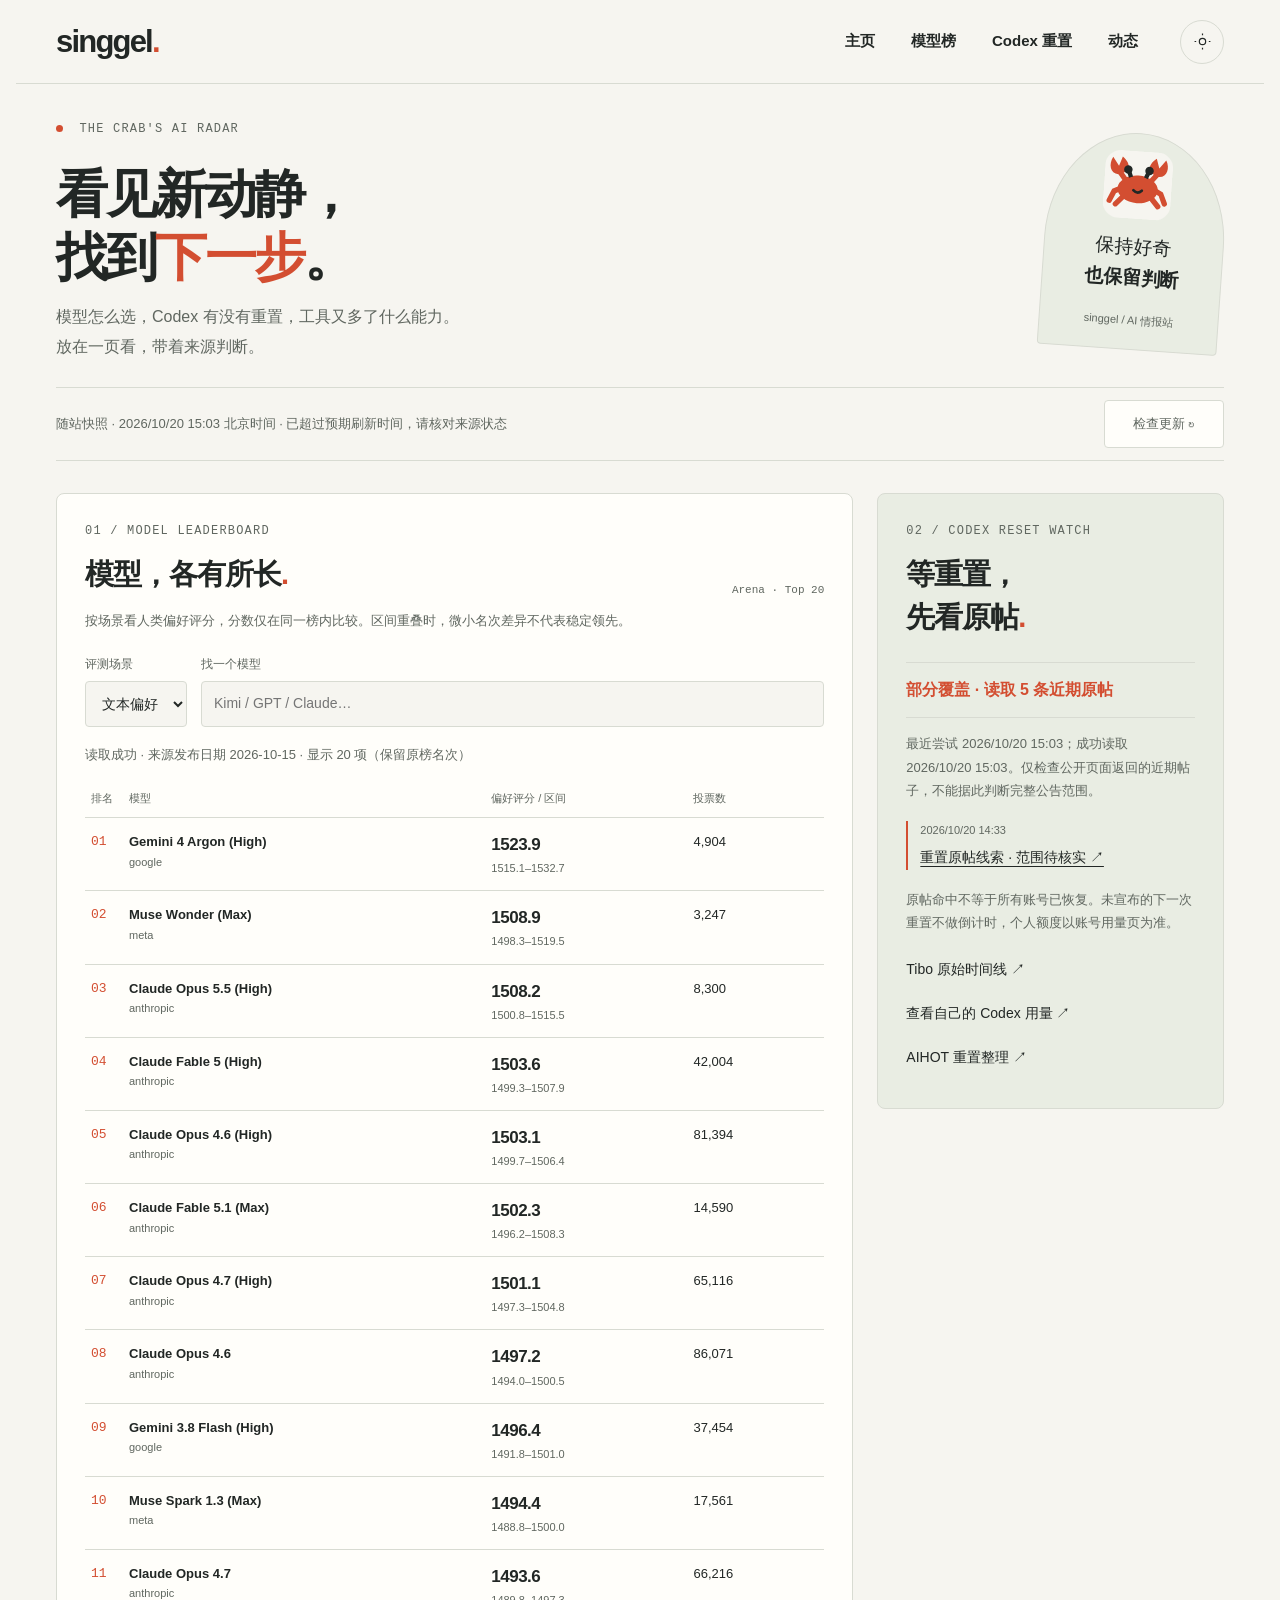
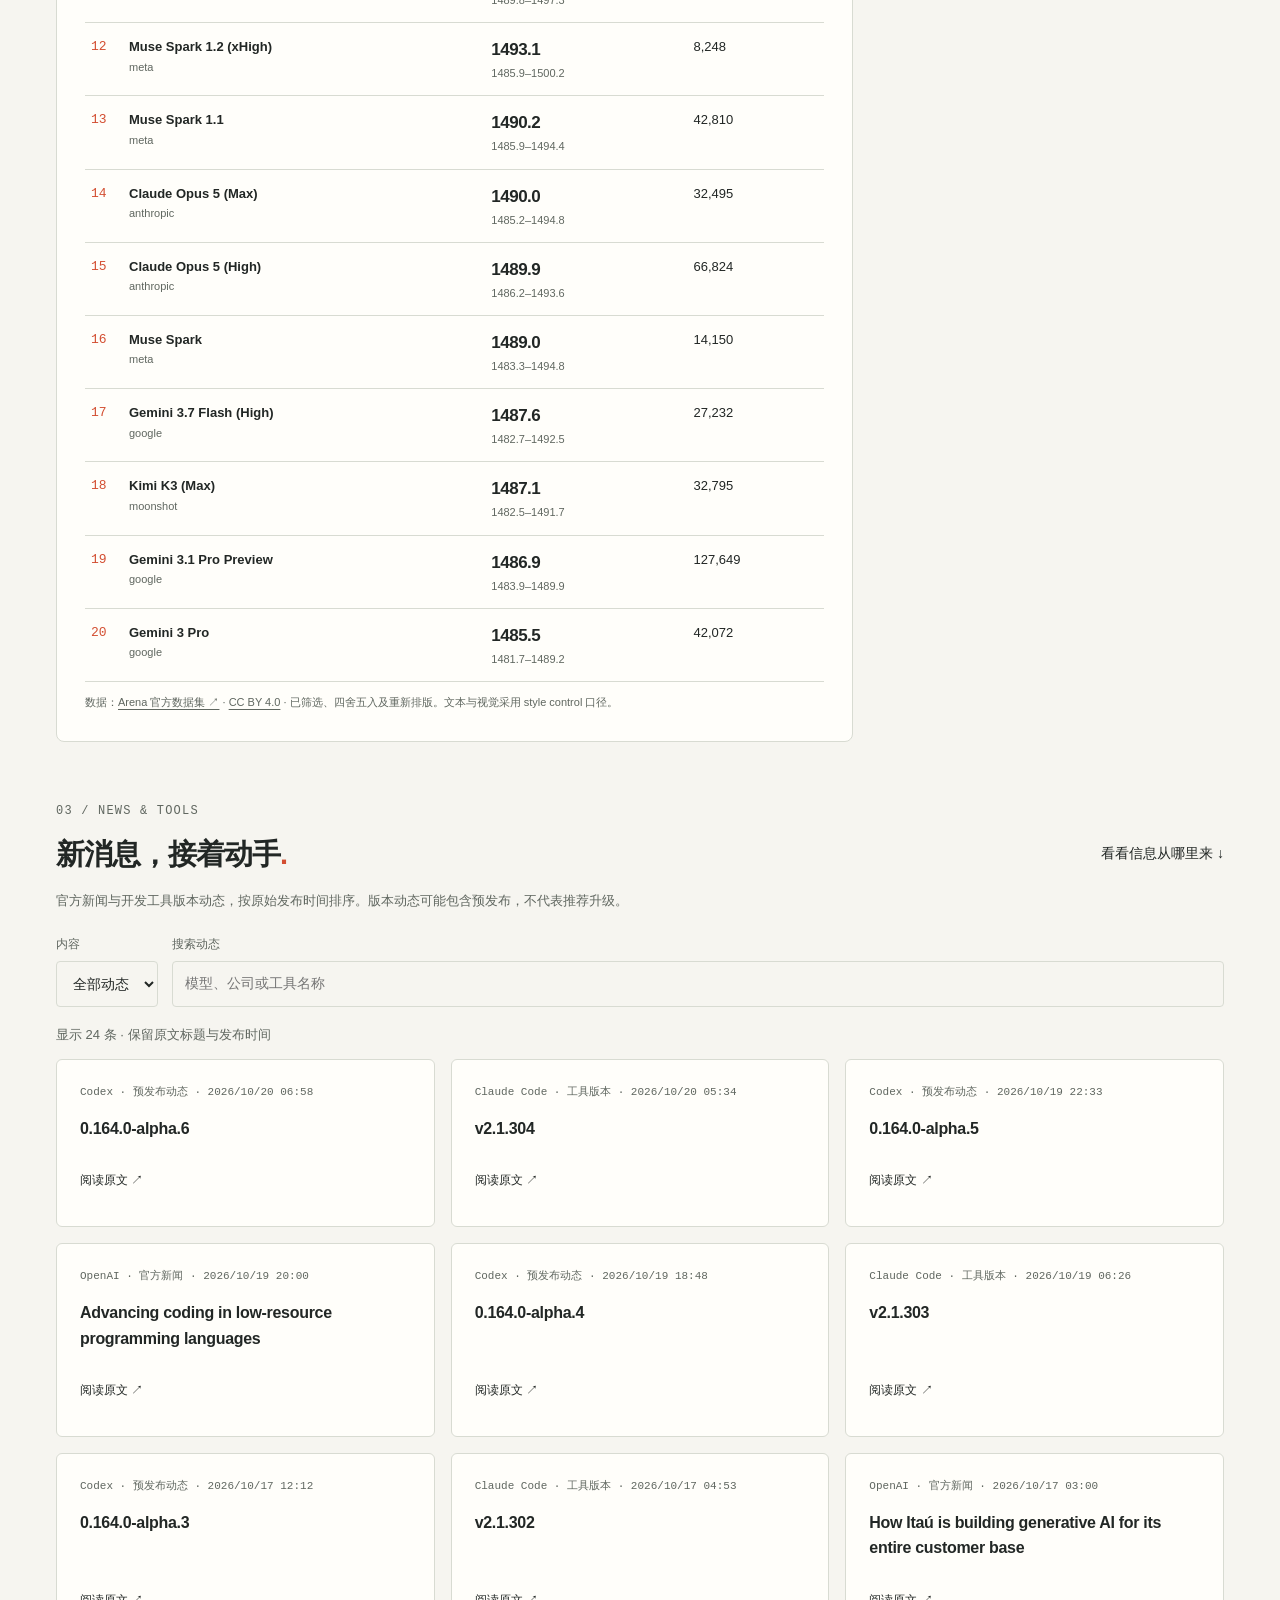
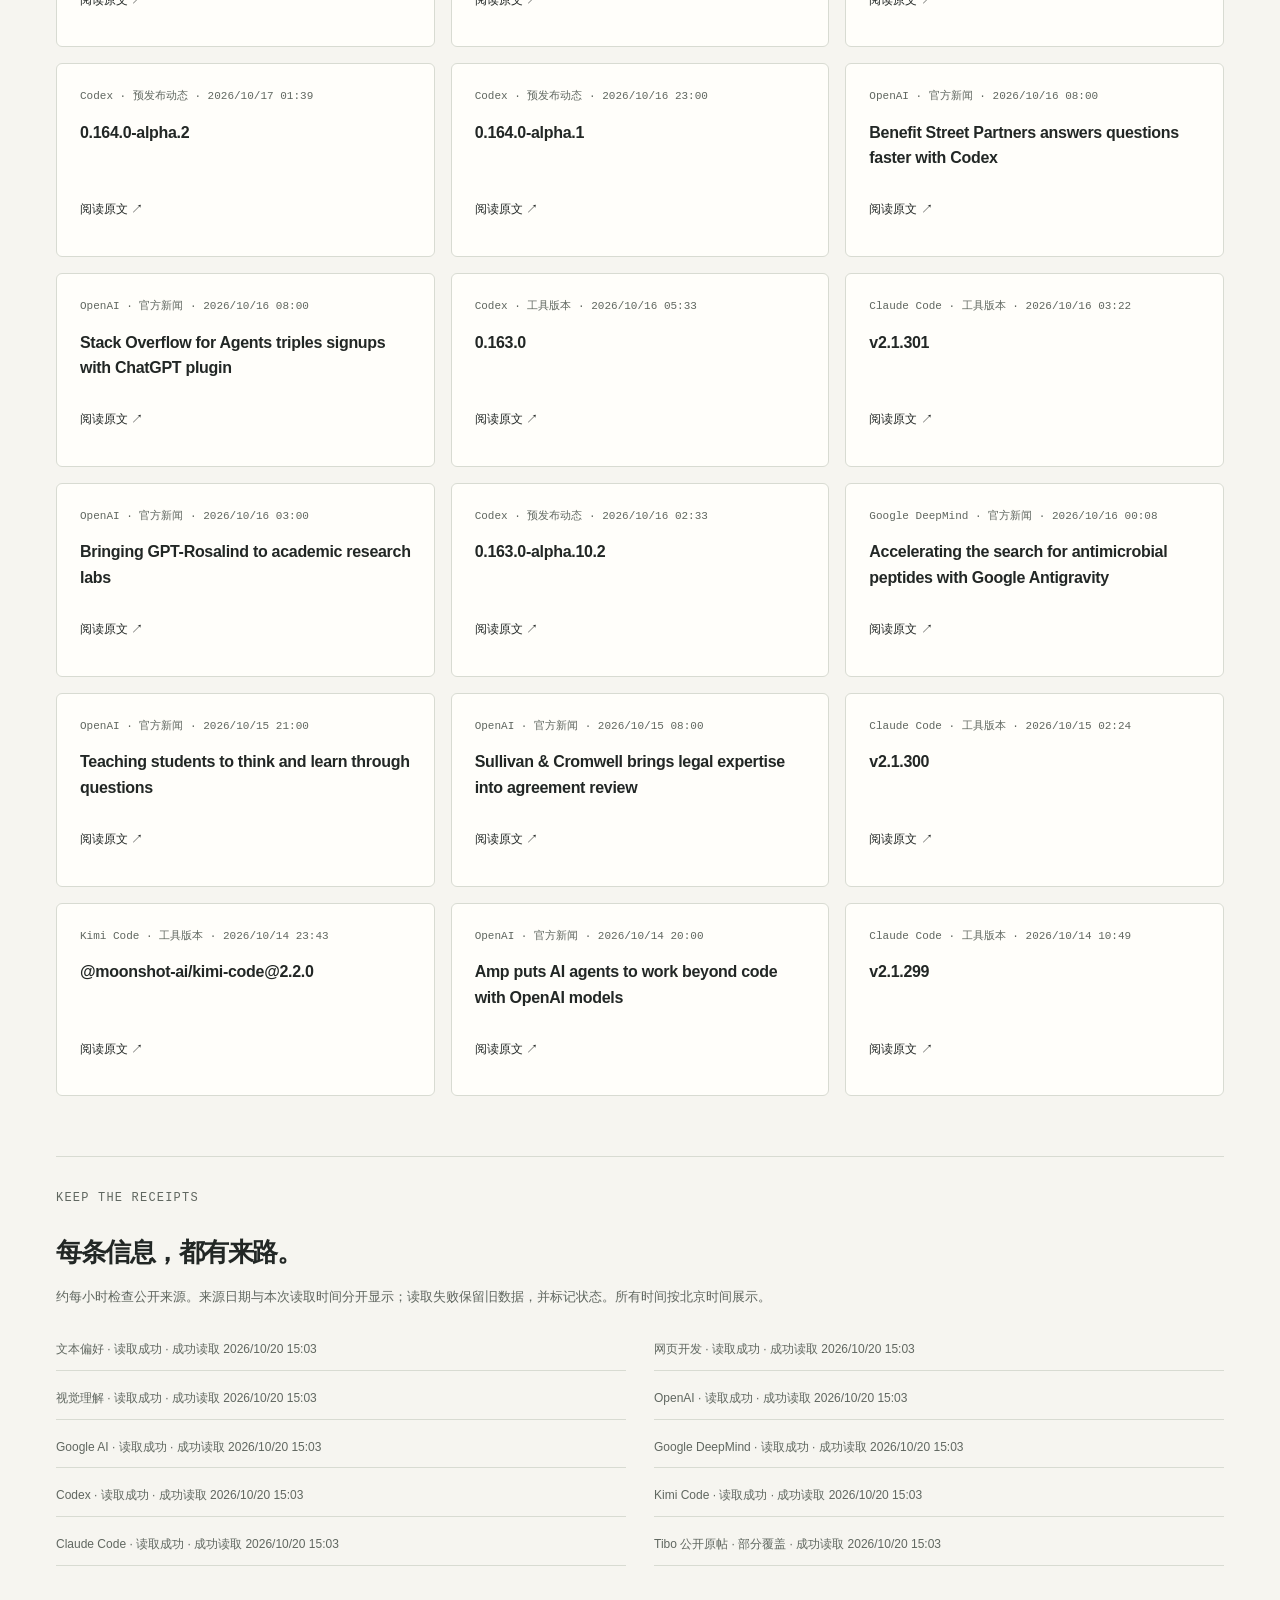
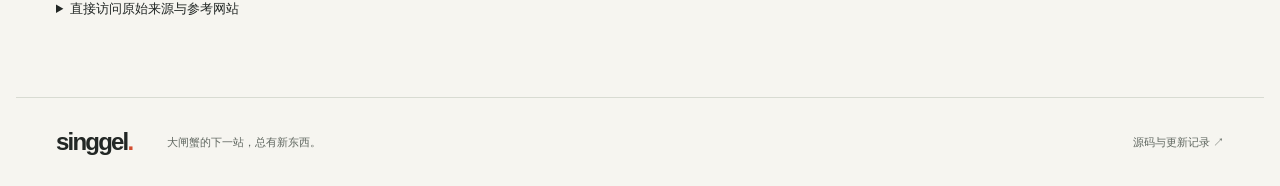
==== ai.html @ 871f7823 "Add a source-backed AI intelligence hub" ====
<!doctype html>
<html lang="zh-CN">
  <head>
    <meta charset="utf-8">
    <meta name="viewport" content="width=device-width, initial-scale=1">
    <meta name="color-scheme" content="light dark">
    <meta name="theme-color" content="#f6f5f0">
    <meta name="description" content="大闸蟹的 AI 情报站：模型榜单、Codex 重置原帖线索、AI 官方新闻与开发工具动态。">
    <link rel="canonical" href="https://singgel.github.io/ai.html">
    <link rel="icon" href="assets/favicon.svg" type="image/svg+xml">
    <link rel="stylesheet" href="assets/style.css?v=f806f96ed359">
    <link rel="stylesheet" href="assets/ai.css?v=c3983f6455bf">
    <script src="assets/app.js?v=8a101b7a5d00" defer></script>
    <script src="assets/ai.js?v=ae0e9e1405b3" defer></script>
    <title>AI 情报站 · singgel</title>
  </head>
  <body class="ai-page">
    <a class="skip-link" href="#main">跳到正文</a>
    <header class="site-header">
      <a class="wordmark" href="index.html" aria-label="singgel，返回主页">singgel<span>.</span></a>
      <nav aria-label="主导航"><a href="index.html">主页</a><a href="#rankings">模型榜</a><a href="#resets">Codex 重置</a><a href="#news">动态</a></nav>
      <button class="theme-toggle" type="button" aria-label="切换到深色主题" aria-pressed="false" hidden><svg class="sun" viewBox="0 0 24 24" fill="none" stroke="currentColor" stroke-width="1.5" aria-hidden="true"><circle cx="12" cy="12" r="4"/><path d="M12 2v2m0 16v2M2 12h2m16 0h2"/></svg><svg class="moon" viewBox="0 0 24 24" fill="none" stroke="currentColor" stroke-width="1.5" aria-hidden="true"><path d="M20.5 14A8.6 8.6 0 0 1 10 3.5 8.6 8.6 0 1 0 20.5 14Z"/></svg></button>
    </header>
    <main id="main">
      <section class="ai-intro" aria-labelledby="ai-title">
        <div><p class="eyebrow"><span class="status-dot"></span> THE CRAB'S AI RADAR</p><h1 id="ai-title">看见新动静，<br>找到<span class="ai-accent">下一步</span>。</h1><p class="ai-lede">模型怎么选，Codex 有没有重置，工具又多了什么能力。<br>放在一页看，带着来源判断。</p></div>
        <div class="ai-stamp"><img src="assets/favicon.svg" width="68" height="68" alt=""><p>保持好奇<br><strong>也保留判断</strong></p><span>singgel / AI 情报站</span></div>
      </section>
      <div class="ai-update"><p id="ai-status" role="status" aria-live="polite">正在读取公开数据…</p><button id="ai-refresh" class="button button-outline" type="button" hidden>检查更新 ↻</button></div>
      <noscript><p>启用 JavaScript 可查看榜单、筛选动态。也可以直接阅读下方的数据来源。</p></noscript>
      <div class="ai-layout">
        <section class="ai-panel" id="rankings" aria-labelledby="ranking-title">
          <div class="ai-panel-heading"><div><p class="eyebrow">01 / MODEL LEADERBOARD</p><h2 id="ranking-title">模型，各有所长<span class="small-dot">.</span></h2></div><span class="ai-label">Arena · Top 20</span></div>
          <p class="ai-caption">按场景看人类偏好评分，分数仅在同一榜内比较。区间重叠时，微小名次差异不代表稳定领先。</p>
          <div class="ai-controls"><label>评测场景<select id="ai-board"><option value="text">文本偏好</option><option value="webdev">网页开发</option><option value="vision">视觉理解</option></select></label><label class="ai-search">找一个模型<input id="ai-model-search" type="search" placeholder="Kimi / GPT / Claude…" autocomplete="off"></label></div>
          <p id="ai-board-status" class="ai-caption" role="status" aria-live="polite">榜单加载后显示来源发布日期与读取状态。</p>
          <div class="ai-table-wrap" role="region" aria-label="模型排行榜" tabindex="0"><table class="ai-table"><caption class="sr-only">模型排行榜，按场景筛选，保留来源名次</caption><thead><tr><th scope="col">排名</th><th scope="col">模型</th><th scope="col">偏好评分 / 区间</th><th scope="col" class="ai-votes">投票数</th></tr></thead><tbody id="ai-ranking-rows"></tbody></table></div>
          <p class="ai-caption ai-credit">数据：<a href="https://huggingface.co/datasets/lmarena-ai/leaderboard-dataset" target="_blank" rel="noopener noreferrer">Arena 官方数据集 ↗</a> · <a href="https://creativecommons.org/licenses/by/4.0/" target="_blank" rel="noopener noreferrer">CC BY 4.0</a> · 已筛选、四舍五入及重新排版。文本与视觉采用 style control 口径。</p>
        </section>
        <aside class="ai-panel ai-reset" id="resets" aria-labelledby="reset-title">
          <p class="eyebrow">02 / CODEX RESET WATCH</p><h2 id="reset-title">等重置，<br>先看原帖<span class="small-dot">.</span></h2>
          <p id="ai-reset-status" class="ai-reset-state">正在检查来源状态</p><p id="ai-reset-detail" class="ai-caption">追踪 Tibo 公开页面中的重置关键词线索。</p><div id="ai-reset-items"></div>
          <p class="ai-caption">原帖命中不等于所有账号已恢复。未宣布的下一次重置不做倒计时，个人额度以账号用量页为准。</p>
          <a class="text-link" href="https://x.com/thsottiaux" target="_blank" rel="noopener noreferrer">Tibo 原始时间线 ↗</a><br><a class="text-link" href="https://chatgpt.com/codex/settings/usage" target="_blank" rel="noopener noreferrer">查看自己的 Codex 用量 ↗</a><br><a class="text-link" href="https://aihot.news/codex-reset" target="_blank" rel="noopener noreferrer">AIHOT 重置整理 ↗</a>
        </aside>
      </div>
      <section class="ai-news-section" id="news" aria-labelledby="news-title">
        <div class="ai-panel-heading"><div><p class="eyebrow">03 / NEWS & TOOLS</p><h2 id="news-title">新消息，接着动手<span class="small-dot">.</span></h2></div><a class="text-link" href="#sources">看看信息从哪里来 ↓</a></div>
        <p class="ai-caption">官方新闻与开发工具版本动态，按原始发布时间排序。版本动态可能包含预发布，不代表推荐升级。</p>
        <div class="ai-controls"><label>内容<select id="ai-news-kind"><option value="all">全部动态</option><option value="news">AI 新闻</option><option value="tools">开发工具</option></select></label><label class="ai-search">搜索动态<input id="ai-news-search" type="search" placeholder="模型、公司或工具名称" autocomplete="off"></label></div>
        <p id="ai-news-status" class="ai-caption" role="status" aria-live="polite">正在读取订阅源…</p><div id="ai-news-items" class="ai-news-grid"></div>
      </section>
      <section class="ai-sources" id="sources" aria-labelledby="sources-title">
        <p class="eyebrow">KEEP THE RECEIPTS</p><h2 id="sources-title">每条信息，都有来路。</h2><p class="ai-caption">约每小时检查公开来源。来源日期与本次读取时间分开显示；读取失败保留旧数据，并标记状态。所有时间按北京时间展示。</p><ul id="ai-source-status" class="ai-source-list"></ul>
        <details><summary>直接访问原始来源与参考网站</summary><div class="ai-source-links"><a href="https://huggingface.co/datasets/lmarena-ai/leaderboard-dataset" target="_blank" rel="noopener noreferrer">Arena 官方数据与方法</a><a href="https://openai.com/news/" target="_blank" rel="noopener noreferrer">OpenAI 新闻</a><a href="https://blog.google/innovation-and-ai/technology/ai/" target="_blank" rel="noopener noreferrer">Google AI</a><a href="https://deepmind.google/blog/" target="_blank" rel="noopener noreferrer">DeepMind</a><a href="https://github.com/openai/codex/releases" target="_blank" rel="noopener noreferrer">Codex 版本</a><a href="https://github.com/MoonshotAI/kimi-code/releases" target="_blank" rel="noopener noreferrer">Kimi Code 版本</a><a href="https://github.com/anthropics/claude-code/releases" target="_blank" rel="noopener noreferrer">Claude Code 版本</a><a href="https://www.tbench.ai/" target="_blank" rel="noopener noreferrer">Terminal-Bench 编程任务榜</a><a href="https://aihot.news/leaderboard" target="_blank" rel="noopener noreferrer">参考：AIHOT 模型榜</a><a href="https://aihot.news/about" target="_blank" rel="noopener noreferrer">参考：AIHOT 资讯流程</a></div></details>
      </section>
    </main>
    <footer class="site-footer"><a class="wordmark" href="index.html">singgel<span>.</span></a><p>大闸蟹的下一站，总有新东西。</p><a href="https://github.com/singgel/singgel.github.io" target="_blank" rel="noopener noreferrer">源码与更新记录 ↗</a></footer>
  </body>
</html>
---- assets/style.css ----
/* A quiet notebook, with one very curious crab. */
:root {
  color-scheme: light;
  --paper: #f6f5f0;
  --surface: #fffefa;
  --ink: #222725;
  --muted: #606760;
  --line: #d8dbd2;
  --accent: #d34e31;
  --tint: #e9ede3;
  --art: #edece4;
  --focus: #a52d16;
}
:root[data-theme="dark"] {
  color-scheme: dark;
  --paper: #171c1a;
  --surface: #202623;
  --ink: #f0f2e9;
  --muted: #aeb8af;
  --line: #3c463e;
  --accent: #f18363;
  --tint: #27342a;
  --art: #242b26;
  --focus: #ffb59a;
}
@media (prefers-color-scheme: dark) {
  :root:not([data-theme]) {
    color-scheme: dark;
    --paper: #171c1a;
    --surface: #202623;
    --ink: #f0f2e9;
    --muted: #aeb8af;
    --line: #3c463e;
    --accent: #f18363;
    --tint: #27342a;
    --art: #242b26;
    --focus: #ffb59a;
  }
}
* { box-sizing: border-box; }
html { scroll-behavior: smooth; scroll-padding-top: 104px; }
body { margin: 0; background: var(--paper); color: var(--ink); font-family: -apple-system, BlinkMacSystemFont, "Segoe UI", "PingFang SC", "Microsoft YaHei", sans-serif; font-size: 16px; line-height: 1.65; -webkit-font-smoothing: antialiased; }
a { color: inherit; text-decoration: none; }
button { font: inherit; color: inherit; cursor: pointer; }
button, a { -webkit-tap-highlight-color: transparent; }
a:focus-visible, button:focus-visible, input:focus-visible, summary:focus-visible { outline: 3px solid var(--focus); outline-offset: 5px; }
::selection { background: var(--accent); color: var(--paper); }
[hidden] { display: none !important; }
.sr-only { position: absolute; width: 1px; height: 1px; padding: 0; margin: -1px; overflow: hidden; clip: rect(0, 0, 0, 0); white-space: nowrap; border: 0; }
.skip-link { position: fixed; top: 12px; left: 12px; z-index: 10; transform: translateY(-150%); padding: 10px 20px; background: var(--ink); color: var(--paper); }
.skip-link:focus { transform: none; }
.site-header, main, .site-footer { max-width: 1248px; margin-inline: auto; padding-inline: 40px; }
.site-header { height: 104px; display: flex; align-items: center; border-bottom: 1px solid var(--line); gap: 36px; }
.wordmark { font-family: Arial, sans-serif; font-size: 31px; font-weight: 800; letter-spacing: -1.8px; line-height: 1; }
.wordmark span { color: var(--accent); }
.site-header nav { display: flex; gap: 24px; margin-left: auto; font-size: 15px; font-weight: 600; }
.site-header nav a { display: inline-flex; align-items: center; justify-content: center; min-height: 44px; padding: 8px 6px; }
.site-header nav a:hover { color: var(--accent); }
.theme-toggle { width: 44px; height: 44px; flex-shrink: 0; background: transparent; border: 1px solid var(--line); border-radius: 50%; display: grid; place-items: center; }
.theme-toggle svg { width: 19px; height: 19px; }
.theme-toggle .moon { display: none; }
[data-theme="dark"] .theme-toggle .moon { display: block; }
[data-theme="dark"] .theme-toggle .sun { display: none; }
.hero { min-height: 550px; padding-block: 60px; display: grid; grid-template-columns: 1.3fr 1fr; gap: 60px; align-items: center; }
.eyebrow { margin: 0 0 24px; font: 12px/1.6 ui-monospace, SFMono-Regular, Menlo, monospace; letter-spacing: 1.2px; color: var(--muted); }
.status-dot { display: inline-block; width: 7px; height: 7px; margin-right: 8px; background: var(--accent); border-radius: 50%; }
h1 { margin: 0; font-size: clamp(34px, 3.5vw, 52px); line-height: 1.45; font-weight: 760; letter-spacing: -2.4px; }
.accent-word { color: var(--accent); position: relative; white-space: nowrap; }
.accent-word svg { position: absolute; width: 100%; height: 12px; left: 0; bottom: -11px; overflow: visible; }
.accent-word path { stroke: var(--accent); stroke-width: 3; stroke-linecap: round; fill: none; }
.hero-intro { margin: 26px 0; color: var(--muted); font-size: 16px; line-height: 1.85; }
.hero-intro strong { font-weight: 500; color: var(--ink); }
.hero-actions { display: flex; flex-wrap: wrap; align-items: center; gap: 12px 18px; }
.button { display: inline-flex; align-items: center; justify-content: center; min-height: 48px; gap: 18px; padding: 12px 20px; border: 1px solid transparent; border-radius: 4px; font-size: 15px; font-weight: 500; }
.button-dark { background: var(--ink); color: var(--paper); }
.button-outline { border-color: var(--line); background: var(--surface); }
.button-outline:hover { border-color: var(--ink); }
.button:hover { transform: translateY(-2px); }
.button span { font-size: 21px; }
.text-link { display: inline-flex; align-items: center; min-height: 44px; gap: 12px; font-size: 14px; font-weight: 500; border-bottom: 1px solid transparent; }
.text-link:hover { border-color: currentColor; }
.hero-topics { display: flex; flex-wrap: wrap; gap: 8px; padding: 0; margin: 26px 0 0; list-style: none; }
.hero-topics li { padding: 5px 10px; border: 1px solid var(--line); border-radius: 20px; color: var(--muted); font-size: 12px; }
.hero-art { position: relative; color: var(--ink); background: var(--art); border-radius: 2px; padding: 20px 16px 18px; transform: rotate(2deg); }
.art-label { padding: 0 8px; font: 9px ui-monospace, SFMono-Regular, Menlo, monospace; letter-spacing: 1px; color: var(--muted); }
.crab { display: block; width: 100%; margin-block: -8px -5px; }
.orbit { stroke: var(--line); stroke-width: 1; }
.orbit.inner { stroke-dasharray: 3 7; }
.crab-legs { stroke: var(--accent); stroke-width: 13; stroke-linecap: round; stroke-linejoin: round; }
.crab-arms { stroke: var(--accent); stroke-width: 16; stroke-linecap: round; stroke-linejoin: round; }
.crab-fill { fill: var(--accent); }
.body { stroke: var(--paper); stroke-width: 5; }
.eye-stems { stroke: var(--ink); stroke-width: 8; stroke-linecap: round; }
.eye { fill: var(--ink); }
.smile { stroke: var(--ink); stroke-width: 5; stroke-linecap: round; }
.crop-marks { stroke: var(--muted); stroke-width: 1; }
.art-caption { display: flex; justify-content: space-between; gap: 8px; padding-inline: 8px; color: var(--muted); font: 9px/1.5 ui-monospace, SFMono-Regular, Menlo, monospace; }
.section-divider { border-top: 1px solid var(--line); padding-block: 17px; display: flex; justify-content: space-between; gap: 20px; color: var(--muted); font-size: 12px; }
.section { padding-block: 82px; scroll-margin-top: 25px; }
.section-heading { display: flex; align-items: flex-end; justify-content: space-between; gap: 30px; margin-bottom: 32px; }
.section-heading .eyebrow, .about .eyebrow { margin-bottom: 14px; }
h2 { margin: 0; font-size: 36px; font-weight: 650; line-height: 1.5; letter-spacing: -1.5px; }
.small-dot { color: var(--accent); }
.filters { display: flex; gap: 8px; flex-wrap: wrap; margin: 24px 0; }
.filters button { min-height: 44px; padding: 8px 17px; border: 1px solid var(--line); background: transparent; font-size: 14px; border-radius: 24px; }
.filters button[aria-pressed="true"] { background: var(--ink); color: var(--paper); border-color: var(--ink); }
.filters button:hover { border-color: var(--ink); }
.project-grid { display: grid; grid-template-columns: repeat(3, minmax(0, 1fr)); gap: 16px; }
.project-card { position: relative; min-width: 0; display: flex; flex-direction: column; padding: 28px; background: var(--surface); border: 1px solid var(--line); border-radius: 5px; transition: border-color .2s, transform .2s; }
.project-card:hover, .project-card:focus-within { border-color: var(--muted); transform: translateY(-3px); }
.project-card.featured { background: var(--tint); }
.card-top { display: flex; align-items: center; gap: 16px; }
.project-number { color: var(--muted); font: 11px ui-monospace, SFMono-Regular, Menlo, monospace; }
.tag { color: var(--muted); font-size: 12px; }
.card-arrow { margin-left: auto; color: var(--muted); font-size: 20px; }
.network-sketch { display: flex; align-items: center; justify-content: center; flex: 1; min-height: 162px; margin-block: 22px; color: var(--muted); }
.network-sketch span { border: 1px solid var(--line); background: var(--surface); border-radius: 3px; padding: 18px 12px; font: 10px ui-monospace, SFMono-Regular, Menlo, monospace; }
.network-sketch span:nth-of-type(2) { background: var(--ink); color: var(--paper); border-color: var(--ink); }
.network-sketch i { position: relative; flex: 1; max-width: 35px; height: 1px; background: var(--muted); }
.network-sketch i::after { content: ""; position: absolute; top: -3px; right: 0; width: 6px; height: 6px; border-top: 1px solid var(--muted); border-right: 1px solid var(--muted); transform: rotate(45deg); }
h3 { margin: 25px 0 12px; font: 600 21px/1.45 Arial, sans-serif; letter-spacing: -.5px; overflow-wrap: anywhere; }
.project-card h3 a::after { content: ""; position: absolute; inset: 0; }
.project-card h3 a:focus-visible { outline-offset: 7px; }
.project-card h3 a:focus-visible::after { outline: 3px solid var(--focus); outline-offset: 3px; border-radius: 5px; }
.project-card h3 { font-family: inherit; font-size: 23px; }
.project-card p { margin: 0 0 18px; font-size: 15px; color: var(--ink); line-height: 1.85; }
.project-card .project-repo { margin-bottom: 20px; color: var(--muted); font-size: 12px; overflow-wrap: anywhere; }
.project-card .project-detail { color: var(--muted); }
.card-bottom { display: flex; flex-wrap: wrap; gap: 8px 14px; padding-top: 14px; margin-top: auto; border-top: 1px solid var(--line); font-size: 12px; color: var(--muted); }
.library, .bookmarks, .notes, .socials, .journey { border-top: 1px solid var(--line); }
.bookmark-search { max-width: 680px; margin-bottom: 16px; }
.bookmark-search label { display: block; margin-bottom: 9px; font-size: 13px; font-weight: 600; }
.bookmark-search-controls { display: flex; gap: 10px; }
.bookmark-search input { min-width: 0; width: 100%; padding: 13px 15px; border: 1px solid var(--line); border-radius: 4px; background: var(--surface); color: var(--ink); font: inherit; font-size: 13px; }
.bookmark-search input::placeholder { color: var(--muted); }
.bookmark-clear { flex-shrink: 0; padding: 10px 17px; border: 1px solid var(--line); border-radius: 4px; background: transparent; font-size: 13px; }
.bookmark-clear:disabled { opacity: .45; cursor: default; }
.bookmark-status, .bookmark-empty { color: var(--muted); font-size: 12px; }
.bookmark-tree { display: grid; grid-template-columns: repeat(2, minmax(0, 1fr)); gap: 12px; padding: 0; margin: 24px 0 0; list-style: none; align-items: start; }
.bookmark-tree > .bookmark-group { min-width: 0; border: 1px solid var(--line); border-radius: 5px; background: var(--surface); }
.bookmark-folder summary { padding: 16px 18px; cursor: pointer; font-size: 14px; font-weight: 600; overflow-wrap: anywhere; }
.bookmark-folder summary:hover { color: var(--accent); }
.bookmark-count { float: right; margin-left: 12px; color: var(--muted); font: 11px/2 ui-monospace, SFMono-Regular, Menlo, monospace; }
.bookmark-folder ul { margin: 0; padding: 0 18px 12px; list-style: none; }
.bookmark-folder .bookmark-folder { border-top: 1px solid var(--line); }
.bookmark-folder .bookmark-folder summary { padding: 12px 0; font-size: 13px; }
.bookmark-folder .bookmark-folder ul { padding: 0 0 8px 12px; }
.bookmark-item { border-top: 1px solid var(--line); }
.bookmark-item a { display: block; padding: 12px 0; overflow-wrap: anywhere; }
.bookmark-name { display: block; font-size: 13px; line-height: 1.75; }
.bookmark-domain { display: block; margin-top: 4px; color: var(--muted); font-size: 10px; }
.bookmark-item a:hover .bookmark-name { color: var(--accent); }
.library-grid { display: grid; grid-template-columns: repeat(3, minmax(0, 1fr)); gap: 16px; margin-top: 24px; }
.library-card { min-width: 0; padding: 25px; border: 1px solid var(--line); border-radius: 5px; background: var(--surface); }
.library-card .eyebrow { font-size: 9px; letter-spacing: .8px; }
.library-card h3 { margin-top: 0; font-family: inherit; font-size: 20px; }
.library-card > p:not(.eyebrow) { color: var(--muted); font-size: 13px; line-height: 1.85; }
.repository-links { display: flex; flex-wrap: wrap; gap: 10px 16px; padding: 0; margin: 24px 0 0; list-style: none; }
.repository-links li { min-width: 0; }
.repository-links a { display: inline-flex; align-items: center; min-height: 44px; color: var(--muted); font-size: 14px; overflow-wrap: anywhere; text-decoration: underline; text-underline-offset: 4px; }
.repository-links a:hover { color: var(--accent); }
.library-more { margin-top: 24px; }
.library-more h3 { font-family: inherit; font-size: 18px; }
.library-more .repository-links { margin-top: 8px; }
.career-timeline { padding: 0; margin: 0; list-style: none; }
.career-timeline li { display: grid; grid-template-columns: 210px minmax(0, 1fr); gap: 35px; padding: 24px 0; border-top: 1px solid var(--line); }
.career-timeline li:last-child { border-bottom: 1px solid var(--line); }
.career-period { margin: 4px 0 0; color: var(--muted); font: 12px/1.7 ui-monospace, SFMono-Regular, Menlo, monospace; }
.career-timeline h3 { margin: 0 0 8px; font-family: inherit; font-size: 20px; }
.career-timeline li > div > p { margin: 0; color: var(--muted); font-size: 13px; line-height: 1.85; }
.section-description { margin: 0 0 4px; font-size: 15px; color: var(--muted); line-height: 1.85; }
.writing-link { display: flex; align-items: center; justify-content: space-between; gap: 20px; padding: 25px 0; border-top: 1px solid var(--line); }
.writing-link:last-child { border-bottom: 1px solid var(--line); }
.writing-link > div { display: flex; align-items: center; gap: 32px; flex-wrap: wrap; }
.channel-index { color: var(--muted); font: 11px ui-monospace, SFMono-Regular, Menlo, monospace; }
.channel-title { min-width: 170px; font-size: 20px; font-weight: 500; }
.channel-description { color: var(--muted); font-size: 12px; }
.writing-arrow { font-size: 28px; transition: transform .2s; }
.writing-link:hover .writing-arrow { transform: translate(3px, -3px); }
.writing-link:hover .channel-title { color: var(--accent); }
.social-grid { display: grid; grid-template-columns: repeat(auto-fit, minmax(min(100%, 280px), 1fr)); gap: 16px; margin-top: 28px; }
.social-card { min-width: 0; padding: 28px; border: 1px solid var(--line); border-radius: 5px; background: var(--surface); }
.social-card h3 { margin: 16px 0; font-family: inherit; font-size: 24px; }
.social-account { color: var(--muted); font-size: 13px; }
.social-account-id { display: block; margin-top: 8px; color: var(--ink); font-size: 22px; font-weight: 600; letter-spacing: 1px; overflow-wrap: anywhere; user-select: text; }
.social-actions { display: flex; flex-wrap: wrap; align-items: center; gap: 16px; margin-top: 24px; }
.copy-account { padding: 10px 15px; border: 1px solid var(--line); border-radius: 4px; background: transparent; font-size: 12px; }
.copy-account:hover { border-color: var(--ink); }
.copy-account:disabled { opacity: .6; cursor: wait; }
.social-status { min-height: 2em; margin: 18px 0 0; color: var(--muted); font-size: 12px; line-height: 1.8; }
.about { display: grid; grid-template-columns: 1fr 1fr; gap: 65px; border-top: 1px solid var(--line); padding-bottom: 100px; }
.about-copy { padding-top: 36px; }
.about-copy p { margin: 0 0 18px; color: var(--muted); font-size: 14px; line-height: 1.95; }
.about-signature { display: flex; align-items: center; justify-content: space-between; margin-top: 35px; gap: 20px; }
.about-signature > span { font: italic 30px/1.5 Georgia, serif; letter-spacing: -1.5px; }
.site-footer { display: flex; align-items: center; gap: 35px; border-top: 1px solid var(--line); padding-block: 32px; font-size: 11px; color: var(--muted); }
.site-footer .wordmark { color: var(--ink); font-size: 24px; }
.site-footer p { margin: 0; }
.site-footer > a:last-child { margin-left: auto; }
@media (max-width: 1000px) {
  .hero { gap: 35px; min-height: 560px; padding-block: 66px; }
  h1 { font-size: 36px; letter-spacing: -1.5px; }
  .art-caption { font-size: 8px; }
  .art-caption span:last-child { display: none; }
  .project-card { padding: 24px; }
  h3 { font-size: 18px; }
  .project-grid { grid-template-columns: 1fr; }
  .about { gap: 40px; }
}
@media (max-width: 720px) {
  html { scroll-padding-top: 24px; }
  .site-header, main, .site-footer { padding-inline: 24px; }
  .site-header { height: auto; min-height: 112px; padding-block: 12px; flex-wrap: wrap; gap: 8px 16px; }
  .wordmark { font-size: 27px; }
  .site-header nav { order: 2; width: 100%; justify-content: space-between; gap: 8px; margin-left: 0; font-size: 14px; }
  .site-header nav a { flex: 1; }
  .theme-toggle { margin-left: auto; }
  .hero { position: relative; display: block; min-height: 0; padding-block: 36px 40px; }
  .hero-copy .eyebrow { display: flex; align-items: center; max-width: calc(100% - 112px); min-height: 78px; font-size: 12px; margin-bottom: 12px; letter-spacing: .3px; }
  .status-dot { flex-shrink: 0; }
  h1 { font-size: clamp(29px, 8.7vw, 36px); line-height: 1.45; letter-spacing: -1.5px; }
  .hero-intro { font-size: 15px; margin-top: 24px; }
  .hero-art { position: absolute; top: 28px; right: 2px; width: 100px; padding: 8px; }
  .hero-actions { display: grid; grid-template-columns: 1fr 1fr; gap: 10px; }
  .hero-actions .button { gap: 10px; padding-inline: 10px; font-size: 14px; }
  .hero-actions .text-link { justify-self: start; }
  .hero-art .art-label, .hero-art .art-caption { display: none; }
  .hero-topics { margin-top: 18px; }
  .hero-topics li { padding-inline: 8px; }
  .section-divider { font-size: 12px; }
  .section-divider span:last-child { display: none; }
  .section { padding-block: 55px; }
  h2 { font-size: 29px; }
  .section-heading { gap: 18px; }
  .section-heading .text-link { font-size: 14px; gap: 6px; }
  .projects .section-heading { display: block; }
  .projects .section-heading .text-link { margin-top: 12px; }
  .filters { gap: 6px; }
  .filters button { padding: 8px 12px; }
  .project-grid { grid-template-columns: 1fr; gap: 12px; }
  .project-card.featured { grid-row: auto; }
  .project-card { padding: 24px; }
  .network-sketch { min-height: 126px; }
  .library-grid { grid-template-columns: 1fr; }
  .bookmarks .section-heading { display: block; }
  .bookmark-tree { grid-template-columns: 1fr; }
  .library-card { padding: 24px; }
  .career-timeline li { grid-template-columns: 1fr; gap: 10px; }
  .notes .section-heading { display: block; }
  .section-description { margin-top: 14px; font-size: 15px; }
  .writing-link { padding-block: 22px; }
  .writing-link > div { gap: 16px; }
  .channel-title { min-width: 0; font-size: 18px; }
  .channel-description { width: 100%; padding-left: 31px; margin-top: -10px; font-size: 14px; }
  .library-card > p:not(.eyebrow), .career-timeline li > div > p, .about-copy p, .bookmark-search label, .bookmark-clear, .bookmark-name, .social-status { font-size: 15px; }
  .bookmark-search input { font-size: 16px; }
  .bookmark-folder summary { min-height: 44px; font-size: 15px; }
  .bookmark-status, .bookmark-empty, .bookmark-domain, .social-account, .copy-account { font-size: 13px; }
  .copy-account { min-height: 44px; }
  .about { grid-template-columns: 1fr; gap: 15px; padding-bottom: 65px; }
  .about-copy { padding-top: 10px; }
  .site-footer { flex-wrap: wrap; gap: 18px; padding-block: 25px; }
  .site-footer > a:last-child { width: 100%; margin-left: 0; }
}
@media (max-width: 370px) {
  .site-header, main, .site-footer { padding-inline: 18px; }
  .site-header nav { gap: 4px; }
  .hero-topics { gap: 6px; }
}
@media (prefers-reduced-motion: reduce) {
  html { scroll-behavior: auto; }
  *, *::before, *::after { transition: none !important; }
  .button:hover, .project-card:hover, .project-card:focus-within, .writing-link:hover .writing-arrow { transform: none; }
}
---- assets/ai.css ----
.ai-page .site-header { height: 84px; }
.ai-page .site-header nav a { white-space: nowrap; }
.ai-intro { display: flex; justify-content: space-between; align-items: center; gap: 40px; padding-block: 36px 24px; }
.ai-intro h1 { font-size: clamp(38px, 4.2vw, 52px); line-height: 1.2; }
.ai-accent { color: var(--accent); }
.ai-lede { color: var(--muted); margin: 14px 0 0; line-height: 1.9; }
.ai-stamp { flex: 0 0 180px; padding: 17px; border: 1px solid var(--line); border-radius: 50% 50% 4px 4px; text-align: center; transform: rotate(4deg); background: var(--tint); }
.ai-stamp img { display: block; margin: auto; }
.ai-stamp p { font-size: 19px; margin-block: 12px; }
.ai-stamp span { color: var(--muted); font-size: 11px; }
.ai-update { display: flex; justify-content: space-between; align-items: center; gap: 16px; border-block: 1px solid var(--line); padding-block: 12px; margin-bottom: 32px; font-size: 13px; color: var(--muted); }
.ai-update p { margin: 0; }
.ai-update .button { min-width: 120px; font-size: 13px; }
.ai-layout { display: grid; grid-template-columns: minmax(0, 2.3fr) minmax(270px, 1fr); gap: 24px; align-items: start; }
.ai-panel { padding: 28px; border: 1px solid var(--line); border-radius: 8px; background: var(--surface); min-width: 0; scroll-margin-top: 30px; }
.ai-panel-heading { display: flex; justify-content: space-between; align-items: end; gap: 20px; }
.ai-panel h2, .ai-news-section h2 { font-size: 29px; letter-spacing: -1px; }
.ai-panel .eyebrow, .ai-news-section .eyebrow { margin-bottom: 12px; }
.ai-label { font: 11px ui-monospace, monospace; white-space: nowrap; color: var(--muted); }
.ai-caption { color: var(--muted); font-size: 13px; line-height: 1.8; }
.ai-caption a { text-decoration: underline; text-underline-offset: 3px; }
.ai-controls { display: flex; flex-wrap: wrap; gap: 14px; margin-block: 22px 16px; }
.ai-controls label { font-size: 12px; color: var(--muted); display: flex; flex-direction: column; gap: 6px; }
.ai-controls select, .ai-controls input { min-height: 46px; border: 1px solid var(--line); border-radius: 4px; padding: 9px 12px; color: var(--ink); background: var(--paper); font: inherit; font-size: 14px; width: 100%; }
.ai-search { flex: 1; min-width: 145px; }
.ai-table-wrap { overflow-x: auto; }
.ai-table { width: 100%; border-collapse: collapse; font-size: 13px; text-align: left; }
.ai-table th { font-size: 11px; font-weight: 500; color: var(--muted); padding: 10px 6px; border-bottom: 1px solid var(--line); }
.ai-table td { padding: 13px 6px; border-bottom: 1px solid var(--line); vertical-align: top; }
.ai-table td:first-child { width: 38px; color: var(--accent); font-family: ui-monospace, monospace; }
.ai-table td:nth-child(2) { width: 49%; overflow-wrap: anywhere; font-weight: 600; }
.ai-table td:nth-child(3) { white-space: nowrap; }
.ai-table td small { display: block; color: var(--muted); font-size: 11px; font-weight: 400; }
.ai-table td strong { font-size: 17px; letter-spacing: -.5px; }
.ai-credit { margin-bottom: 0; font-size: 11px; }
.ai-reset { background: var(--tint); }
.ai-reset-state { color: var(--accent); font-weight: 650; border-block: 1px solid var(--line); padding-block: 14px; margin-block: 22px 14px; }
.ai-reset-item { border-left: 2px solid var(--accent); padding-left: 12px; margin-block: 18px; }
.ai-reset-item a { font-size: 14px; text-decoration: underline; text-underline-offset: 4px; }
.ai-reset-item time { display: block; color: var(--muted); font-size: 11px; margin-bottom: 5px; }
.ai-news-section { padding-block: 60px; scroll-margin-top: 24px; }
.ai-news-grid { display: grid; grid-template-columns: repeat(3, minmax(0, 1fr)); gap: 16px; }
.ai-news-card { display: flex; flex-direction: column; padding: 23px; border: 1px solid var(--line); background: var(--surface); border-radius: 6px; min-width: 0; }
.ai-news-card:hover { border-color: var(--muted); }
.ai-news-meta { margin: 0 0 14px; color: var(--muted); font: 11px/1.7 ui-monospace, monospace; }
.ai-news-card h3 { margin: 0 0 18px; font-size: 16px; line-height: 1.6; letter-spacing: -.3px; overflow-wrap: anywhere; }
.ai-news-card .text-link { margin-top: auto; font-size: 12px; align-self: start; }
.ai-sources { padding-block: 32px 65px; border-top: 1px solid var(--line); }
.ai-sources h2 { font-size: 26px; }
.ai-source-list { display: grid; grid-template-columns: repeat(2, minmax(0, 1fr)); list-style: none; padding: 0; margin-block: 22px; gap: 8px 28px; }
.ai-source-list li { font-size: 12px; padding: 10px 0; border-bottom: 1px solid var(--line); color: var(--muted); overflow-wrap: anywhere; }
.ai-sources summary { cursor: pointer; min-height: 44px; font-size: 13px; padding-block: 10px; }
.ai-source-links { display: flex; flex-wrap: wrap; gap: 10px 24px; padding-block: 10px; font-size: 13px; }
.ai-source-links a { text-decoration: underline; text-underline-offset: 4px; min-height: 36px; }
.ai-empty { color: var(--muted); padding-block: 18px; font-size: 14px; }
@media (max-width: 1000px) { .ai-layout { grid-template-columns: minmax(0, 1.7fr) minmax(250px, 1fr); gap: 16px; } .ai-panel { padding: 22px; } .ai-label { display: none; } .ai-news-grid { grid-template-columns: repeat(2, minmax(0, 1fr)); } }
@media (max-width: 760px) { .ai-layout { grid-template-columns: 1fr; } .ai-reset h2 br { display: none; } .ai-stamp { flex-basis: 145px; padding: 17px; } .ai-stamp p { font-size: 16px; } .ai-intro { gap: 20px; } .ai-news-section { padding-block: 42px; } }
@media (max-width: 720px) { .ai-page .site-header { height: auto; } }
@media (max-width: 520px) { .ai-intro { padding-top: 40px; align-items: start; } .ai-intro h1 { font-size: 38px; } .ai-stamp { flex: 0 0 57px; border: 0; padding: 8px 0; background: transparent; } .ai-stamp img { width: 52px; height: 52px; } .ai-stamp p, .ai-stamp span { display: none; } .ai-lede { font-size: 13px; } .ai-panel { padding: 18px 14px; } .ai-panel h2, .ai-news-section h2 { font-size: 25px; } .ai-news-grid, .ai-source-list { grid-template-columns: 1fr; } .ai-panel-heading { flex-wrap: wrap; gap: 10px; } .ai-update .button { min-width: 98px; padding-inline: 10px; } .ai-votes { display: none; } .ai-table td:nth-child(2) { width: auto; } .ai-table td:nth-child(3) { width: 92px; } .ai-table th, .ai-table td { padding-inline: 3px; } .ai-table td:first-child { width: 28px; } .ai-controls { gap: 10px; } .ai-controls label:first-child { flex: 0 0 100px; } .ai-search { min-width: 120px; } }
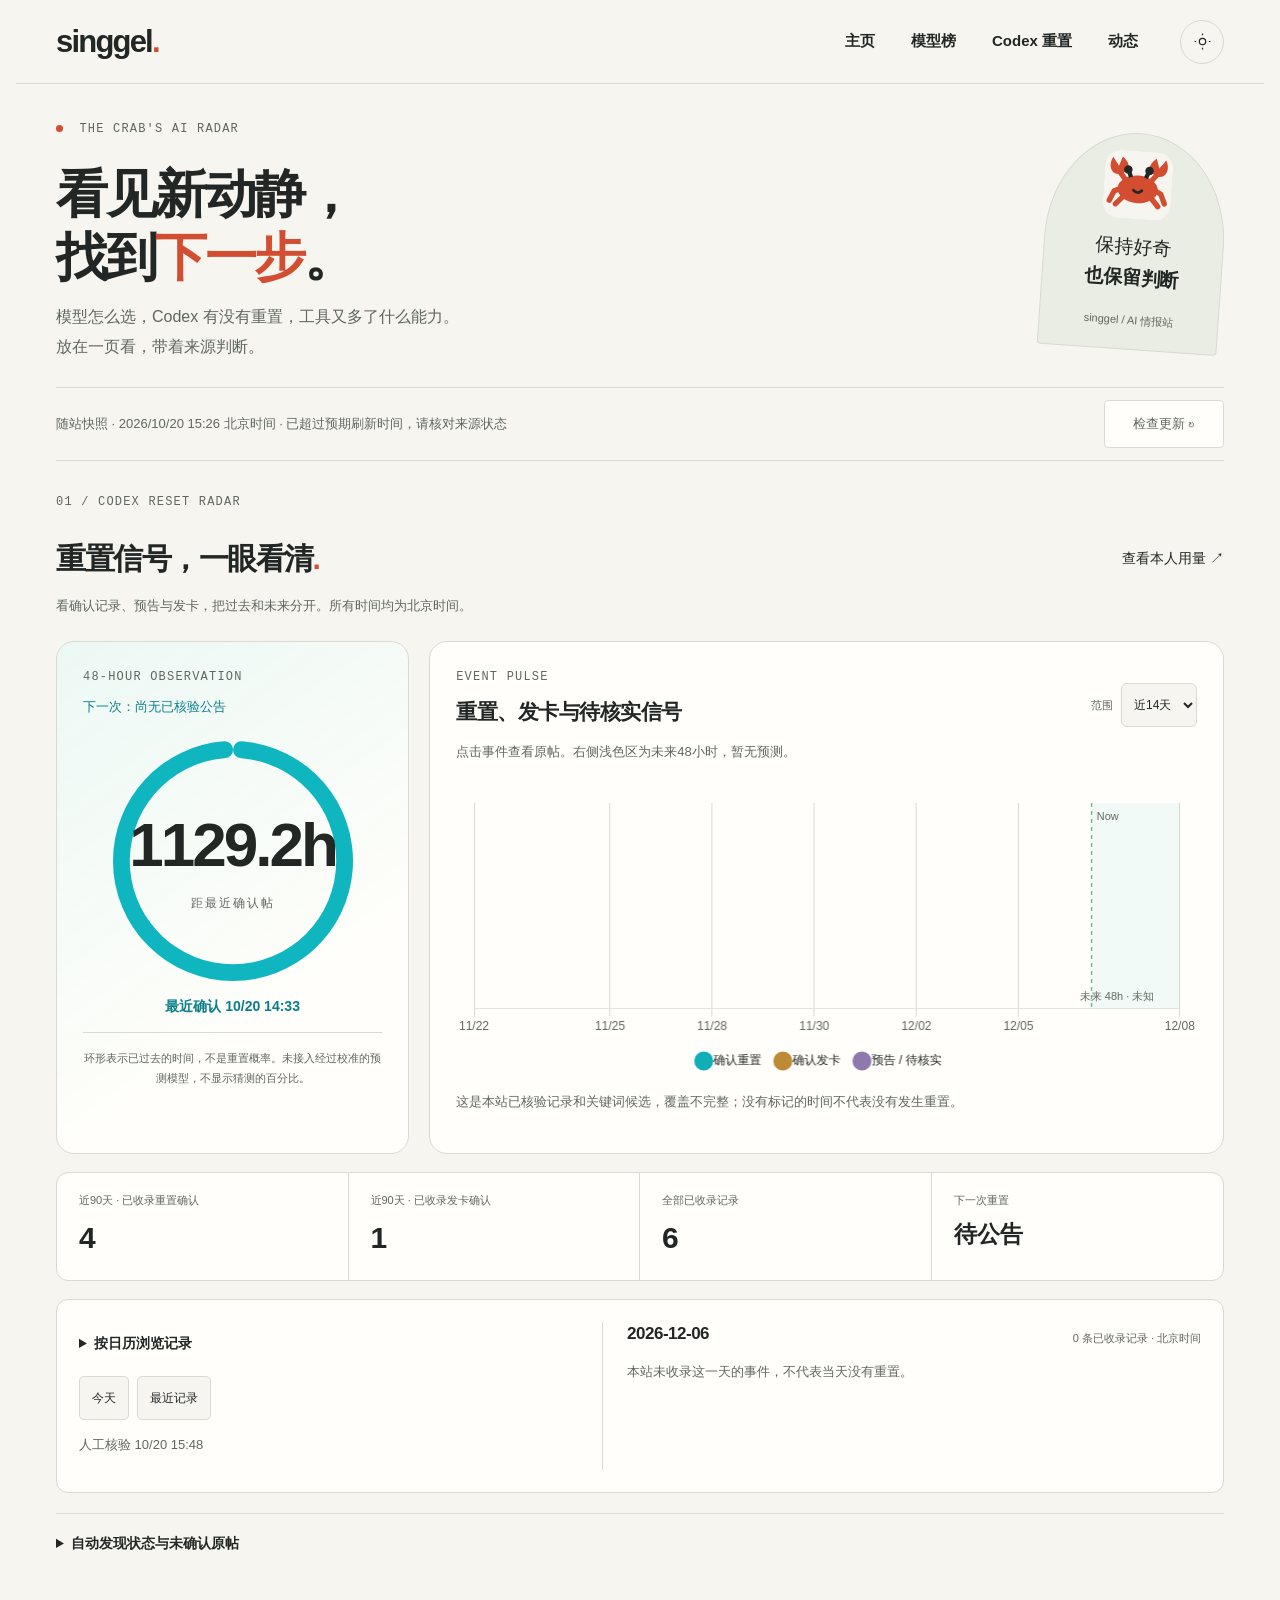
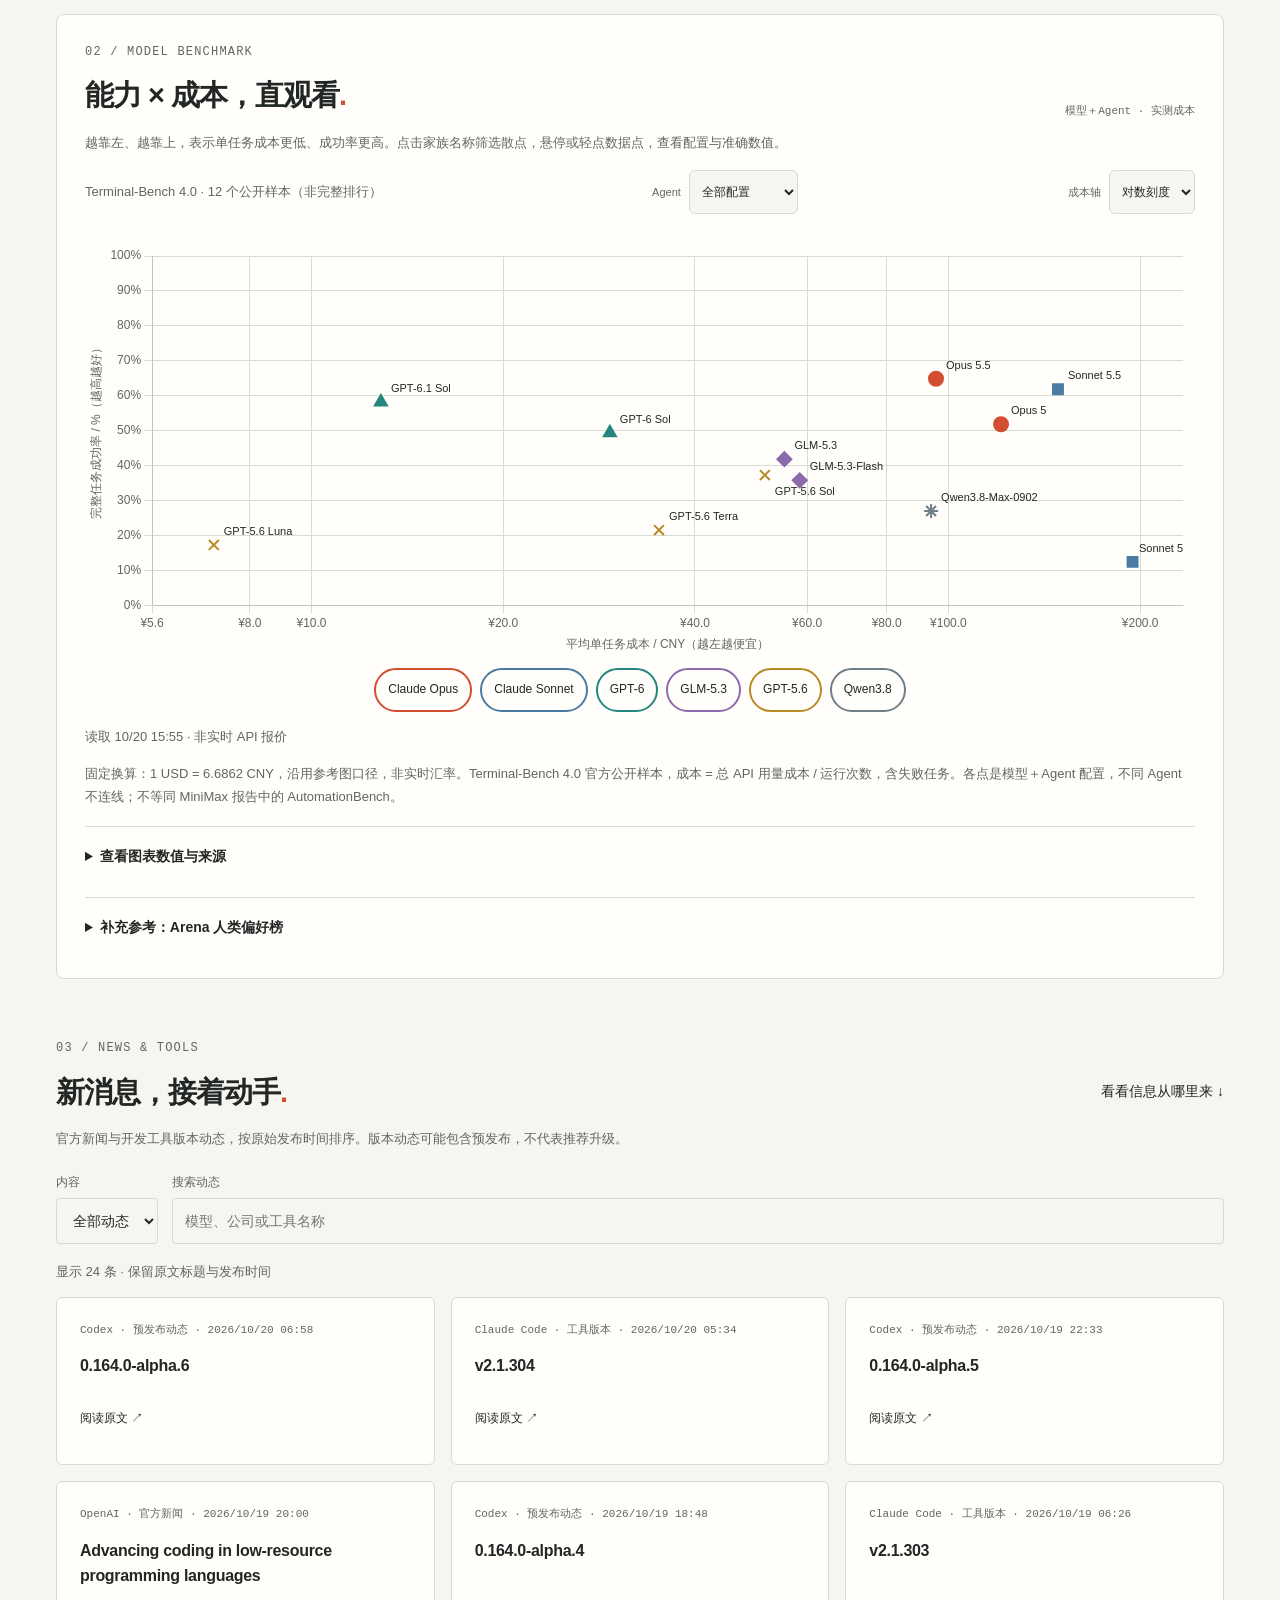
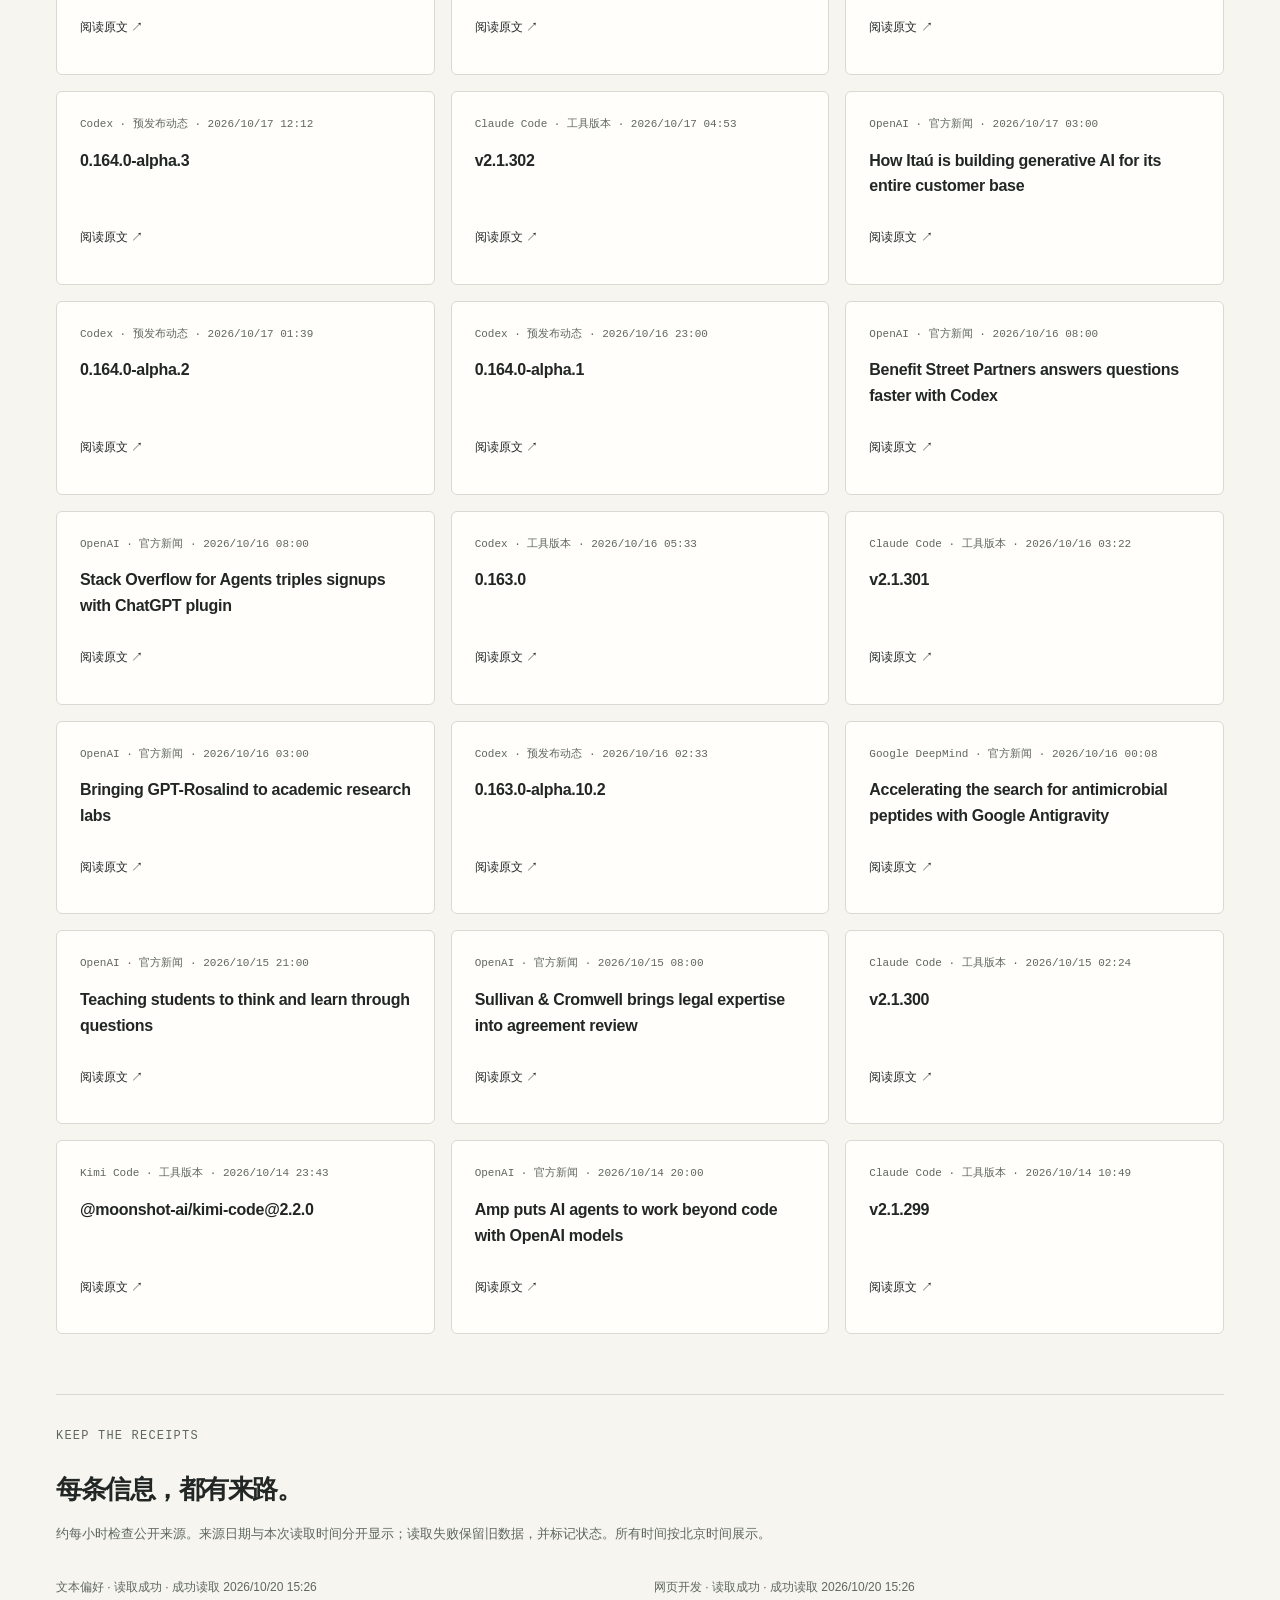
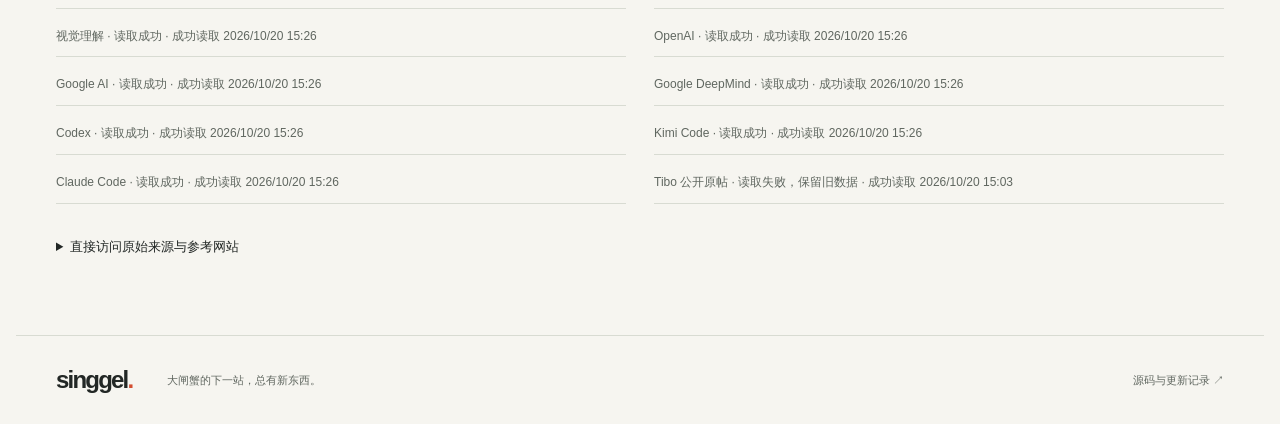
==== commit b75bf143: "Add chart-first model comparisons and reset radar" ====
--- a/ai.html
+++ b/ai.html
@@ -9,9 +9,11 @@
     <link rel="canonical" href="https://singgel.github.io/ai.html">
     <link rel="icon" href="assets/favicon.svg" type="image/svg+xml">
     <link rel="stylesheet" href="assets/style.css?v=f806f96ed359">
-    <link rel="stylesheet" href="assets/ai.css?v=c3983f6455bf">
+    <link rel="stylesheet" href="assets/ai.css?v=9ce22454022c">
     <script src="assets/app.js?v=8a101b7a5d00" defer></script>
-    <script src="assets/ai.js?v=ae0e9e1405b3" defer></script>
+    <script src="assets/vendor/chartjs/chart.umd.min.js?v=48444a82d4ed" defer></script>
+    <script src="assets/ai-charts.js?v=3f3e45372134" defer></script>
+    <script src="assets/ai.js?v=e2dba59445e7" defer></script>
     <title>AI 情报站 · singgel</title>
   </head>
   <body class="ai-page">
@@ -28,21 +30,29 @@
       </section>
       <div class="ai-update"><p id="ai-status" role="status" aria-live="polite">正在读取公开数据…</p><button id="ai-refresh" class="button button-outline" type="button" hidden>检查更新 ↻</button></div>
       <noscript><p>启用 JavaScript 可查看榜单、筛选动态。也可以直接阅读下方的数据来源。</p></noscript>
+      <section class="reset-dashboard" id="resets" aria-labelledby="reset-title">
+        <div class="ai-panel-heading"><div><p class="eyebrow">01 / CODEX RESET RADAR</p><h2 id="reset-title">重置信号，一眼看清<span class="small-dot">.</span></h2></div><a class="text-link" href="https://chatgpt.com/codex/settings/usage" target="_blank" rel="noopener noreferrer">查看本人用量 ↗</a></div>
+        <p class="ai-caption">看确认记录、预告与发卡，把过去和未来分开。所有时间均为北京时间。</p>
+        <div class="reset-chart-grid">
+          <article class="reset-gauge-card"><p class="eyebrow">48-HOUR OBSERVATION</p><p class="reset-signal-label">下一次：尚无已核验公告</p><div class="reset-gauge"><canvas id="reset-gauge" role="img" aria-label="距上次确认帖的时间，占48小时观察窗口的比例"></canvas><div class="reset-gauge-value"><strong id="reset-elapsed">—</strong><span>距最近确认帖</span></div></div><p id="reset-last" class="reset-last">正在加载已核验记录</p><p class="ai-caption">环形表示已过去的时间，不是重置概率。未接入经过校准的预测模型，不显示猜测的百分比。</p></article>
+          <article class="reset-pulse-card"><div class="ai-panel-heading"><div><p class="eyebrow">EVENT PULSE</p><h3>重置、发卡与待核实信号</h3></div><label class="chart-select">范围<select id="reset-period"><option value="14">近14天</option><option value="30">近30天</option><option value="90">近90天</option></select></label></div><p class="ai-caption">点击事件查看原帖。右侧浅色区为未来48小时，暂无预测。</p><div class="reset-pulse-wrap"><canvas id="reset-pulse" role="img" aria-label="过去已收录的重置与发卡原帖时间线，未来48小时为未知"></canvas></div><p class="ai-caption">这是本站已核验记录和关键词候选，覆盖不完整；没有标记的时间不代表没有发生重置。</p></article>
+        </div>
+        <div class="reset-stats"><div><span>近90天 · 已收录重置确认</span><strong id="reset-count">—</strong></div><div><span>近90天 · 已收录发卡确认</span><strong id="reset-card-count">—</strong></div><div><span>全部已收录记录</span><strong id="reset-record-count">—</strong></div><div><span>下一次重置</span><strong class="reset-unknown">待公告</strong></div></div>
+        <div class="reset-records"><div><details class="reset-calendar-details"><summary>按日历浏览记录</summary><div class="reset-calendar-toolbar"><strong id="reset-month"></strong><button id="reset-prev-month" type="button" aria-label="上个月">上月</button><button id="reset-next-month" type="button" aria-label="下个月">下月</button></div><div class="reset-weekdays" aria-hidden="true"><span>一</span><span>二</span><span>三</span><span>四</span><span>五</span><span>六</span><span>日</span></div><div id="reset-calendar" class="reset-calendar" role="group" aria-label="按北京时间选择记录日期"></div></details><div class="reset-record-actions"><button id="reset-today" type="button">今天</button><button id="reset-latest" type="button">最近记录</button></div><p id="reset-curated-at" class="ai-caption"></p></div><div class="reset-detail"><div class="ai-panel-heading"><h3 id="reset-selected"></h3><span id="reset-selection-status" role="status" aria-live="polite"></span></div><div id="reset-event-details"></div></div></div>
+        <details class="reset-monitor"><summary>自动发现状态与未确认原帖</summary><p id="ai-reset-status" class="ai-reset-state">正在检查来源状态</p><p id="ai-reset-detail" class="ai-caption"></p><div id="ai-reset-items"></div><p class="ai-caption">读取失败不会抹掉已核验历史。关键词命中不代表账号已恢复；发卡不等同即时重置。确认帖时间不是精确执行时间，个人到账以账号用量页为准。</p><a class="text-link" href="https://x.com/thsottiaux" target="_blank" rel="noopener noreferrer">Tibo 原始时间线 ↗</a><a class="text-link" href="https://aihot.news/codex-reset" target="_blank" rel="noopener noreferrer">AIHOT 完整整理 ↗</a><a class="text-link" href="https://willcodexreset.com/" target="_blank" rel="noopener noreferrer">参考：Will Codex Reset ↗</a></details>
+      </section>
       <div class="ai-layout">
         <section class="ai-panel" id="rankings" aria-labelledby="ranking-title">
-          <div class="ai-panel-heading"><div><p class="eyebrow">01 / MODEL LEADERBOARD</p><h2 id="ranking-title">模型，各有所长<span class="small-dot">.</span></h2></div><span class="ai-label">Arena · Top 20</span></div>
-          <p class="ai-caption">按场景看人类偏好评分，分数仅在同一榜内比较。区间重叠时，微小名次差异不代表稳定领先。</p>
+          <div class="ai-panel-heading"><div><p class="eyebrow">02 / MODEL BENCHMARK</p><h2 id="ranking-title">能力 × 成本，直观看<span class="small-dot">.</span></h2></div><span class="ai-label">模型＋Agent · 实测成本</span></div>
+          <p class="ai-caption">越靠左、越靠上，表示单任务成本更低、成功率更高。点击家族名称筛选散点，悬停或轻点数据点，查看配置与准确数值。</p>
+          <div class="model-chart-toolbar"><p id="model-chart-state" class="ai-caption">正在加载能力与成本数据…</p><label class="chart-select">Agent<select id="model-harness"><option value="all">全部配置</option><option value="Claude Code">Claude Code</option><option value="Codex">Codex</option></select></label><label class="chart-select">成本轴<select id="model-cost-scale"><option value="logarithmic">对数刻度</option><option value="linear">线性刻度</option></select></label></div><div class="model-cost-wrap"><canvas id="model-cost-chart" role="img" aria-label="模型任务成功率与人民币单任务成本散点图"></canvas></div><div id="model-toggles" class="model-toggles" aria-label="显示或隐藏模型曲线"></div><p id="model-chart-date" class="ai-caption"></p><p class="ai-caption">固定换算：1 USD = 6.6862 CNY，沿用参考图口径，非实时汇率。Terminal-Bench 4.0 官方公开样本，成本 = 总 API 用量成本 / 运行次数，含失败任务。各点是模型＋Agent 配置，不同 Agent 不连线；不等同 MiniMax 报告中的 AutomationBench。</p><details class="chart-table"><summary>查看图表数值与来源</summary><p class="ai-caption"><a href="https://www.tbench.ai/" target="_blank" rel="noopener noreferrer">Terminal-Bench 官方结果 ↗</a> · <a href="https://github.com/harbor-framework/terminal-bench/blob/main/LICENSE" target="_blank" rel="noopener noreferrer">Apache-2.0</a> · <a href="https://www.minimax.io/blog/minimax-m31f" target="_blank" rel="noopener noreferrer">参考图原始报告 ↗</a></p><div class="ai-table-wrap"><table class="ai-table"><caption class="sr-only">成本散点图精确数值</caption><thead><tr><th>模型配置</th><th>成功率</th><th>人民币 / 任务</th></tr></thead><tbody id="model-cost-table"></tbody></table></div></details>
+          <details class="arena-details"><summary>补充参考：Arena 人类偏好榜</summary><p class="ai-caption">以下评分为人类偏好，不是任务成功率；不同榜单的分数不能混合。</p>
           <div class="ai-controls"><label>评测场景<select id="ai-board"><option value="text">文本偏好</option><option value="webdev">网页开发</option><option value="vision">视觉理解</option></select></label><label class="ai-search">找一个模型<input id="ai-model-search" type="search" placeholder="Kimi / GPT / Claude…" autocomplete="off"></label></div>
           <p id="ai-board-status" class="ai-caption" role="status" aria-live="polite">榜单加载后显示来源发布日期与读取状态。</p>
           <div class="ai-table-wrap" role="region" aria-label="模型排行榜" tabindex="0"><table class="ai-table"><caption class="sr-only">模型排行榜，按场景筛选，保留来源名次</caption><thead><tr><th scope="col">排名</th><th scope="col">模型</th><th scope="col">偏好评分 / 区间</th><th scope="col" class="ai-votes">投票数</th></tr></thead><tbody id="ai-ranking-rows"></tbody></table></div>
-          <p class="ai-caption ai-credit">数据：<a href="https://huggingface.co/datasets/lmarena-ai/leaderboard-dataset" target="_blank" rel="noopener noreferrer">Arena 官方数据集 ↗</a> · <a href="https://creativecommons.org/licenses/by/4.0/" target="_blank" rel="noopener noreferrer">CC BY 4.0</a> · 已筛选、四舍五入及重新排版。文本与视觉采用 style control 口径。</p>
+          <p class="ai-caption ai-credit">数据：<a href="https://huggingface.co/datasets/lmarena-ai/leaderboard-dataset" target="_blank" rel="noopener noreferrer">Arena 官方数据集 ↗</a> · <a href="https://creativecommons.org/licenses/by/4.0/" target="_blank" rel="noopener noreferrer">CC BY 4.0</a> · 已筛选、四舍五入及重新排版。文本与视觉采用 style control 口径。</p></details>
         </section>
-        <aside class="ai-panel ai-reset" id="resets" aria-labelledby="reset-title">
-          <p class="eyebrow">02 / CODEX RESET WATCH</p><h2 id="reset-title">等重置，<br>先看原帖<span class="small-dot">.</span></h2>
-          <p id="ai-reset-status" class="ai-reset-state">正在检查来源状态</p><p id="ai-reset-detail" class="ai-caption">追踪 Tibo 公开页面中的重置关键词线索。</p><div id="ai-reset-items"></div>
-          <p class="ai-caption">原帖命中不等于所有账号已恢复。未宣布的下一次重置不做倒计时，个人额度以账号用量页为准。</p>
-          <a class="text-link" href="https://x.com/thsottiaux" target="_blank" rel="noopener noreferrer">Tibo 原始时间线 ↗</a><br><a class="text-link" href="https://chatgpt.com/codex/settings/usage" target="_blank" rel="noopener noreferrer">查看自己的 Codex 用量 ↗</a><br><a class="text-link" href="https://aihot.news/codex-reset" target="_blank" rel="noopener noreferrer">AIHOT 重置整理 ↗</a>
-        </aside>
+
       </div>
       <section class="ai-news-section" id="news" aria-labelledby="news-title">
         <div class="ai-panel-heading"><div><p class="eyebrow">03 / NEWS & TOOLS</p><h2 id="news-title">新消息，接着动手<span class="small-dot">.</span></h2></div><a class="text-link" href="#sources">看看信息从哪里来 ↓</a></div>
--- a/assets/ai.css
+++ b/assets/ai.css
@@ -57,3 +57,70 @@
 @media (max-width: 760px) { .ai-layout { grid-template-columns: 1fr; } .ai-reset h2 br { display: none; } .ai-stamp { flex-basis: 145px; padding: 17px; } .ai-stamp p { font-size: 16px; } .ai-intro { gap: 20px; } .ai-news-section { padding-block: 42px; } }
 @media (max-width: 720px) { .ai-page .site-header { height: auto; } }
 @media (max-width: 520px) { .ai-intro { padding-top: 40px; align-items: start; } .ai-intro h1 { font-size: 38px; } .ai-stamp { flex: 0 0 57px; border: 0; padding: 8px 0; background: transparent; } .ai-stamp img { width: 52px; height: 52px; } .ai-stamp p, .ai-stamp span { display: none; } .ai-lede { font-size: 13px; } .ai-panel { padding: 18px 14px; } .ai-panel h2, .ai-news-section h2 { font-size: 25px; } .ai-news-grid, .ai-source-list { grid-template-columns: 1fr; } .ai-panel-heading { flex-wrap: wrap; gap: 10px; } .ai-update .button { min-width: 98px; padding-inline: 10px; } .ai-votes { display: none; } .ai-table td:nth-child(2) { width: auto; } .ai-table td:nth-child(3) { width: 92px; } .ai-table th, .ai-table td { padding-inline: 3px; } .ai-table td:first-child { width: 28px; } .ai-controls { gap: 10px; } .ai-controls label:first-child { flex: 0 0 100px; } .ai-search { min-width: 120px; } }
+
+/* Charts share the site's paper palette, with cyan reserved for reset signals. */
+html:has(.ai-page) { scroll-behavior: auto; scroll-padding-top: 24px; }
+.ai-layout { grid-template-columns: minmax(0, 1fr); }
+.reset-dashboard { margin-bottom: 48px; scroll-margin-top: 28px; }
+.reset-dashboard h2 { font-size: 30px; }
+.reset-chart-grid { display: grid; grid-template-columns: minmax(260px, .8fr) minmax(0, 1.8fr); gap: 20px; margin-top: 24px; }
+.reset-gauge-card, .reset-pulse-card { border: 1px solid var(--line); border-radius: 18px; padding: 26px; min-width: 0; background: var(--surface); }
+.reset-gauge-card { text-align: center; background: linear-gradient(145deg, rgba(16,182,191,.08), transparent 70%), var(--surface); }
+.reset-gauge-card .eyebrow { text-align: left; margin-bottom: 8px; }
+.reset-signal-label { color: #087f8b; font-size: 13px; text-align: left; margin-top: 0; }
+[data-theme="dark"] .reset-signal-label { color: #50d1d6; }
+.reset-gauge { position: relative; width: min(100%, 240px); aspect-ratio: 1; margin: 24px auto 14px; }
+.reset-gauge canvas { width: 100%; height: 100%; }
+.reset-gauge-value { position: absolute; inset: 0; display: flex; flex-direction: column; justify-content: center; pointer-events: none; }
+.reset-gauge-value strong { font-size: clamp(42px, 5vw, 62px); letter-spacing: -3px; line-height: 1.2; }
+.reset-gauge-value span { margin-top: 12px; font-size: 12px; letter-spacing: 2px; color: var(--muted); }
+.reset-last { color: #087f8b; font-weight: 600; font-size: 14px; }
+[data-theme="dark"] .reset-last { color: #50d1d6; }
+.reset-gauge-card > .ai-caption { padding-top: 16px; border-top: 1px solid var(--line); font-size: 11px; }
+.reset-pulse-card h3 { margin: 0; font-size: 21px; line-height: 1.5; letter-spacing: -.5px; }
+.reset-pulse-card .eyebrow { margin-bottom: 8px; }
+.reset-pulse-wrap { height: 290px; margin-top: 24px; position: relative; }
+.chart-select { font-size: 11px; color: var(--muted); display: flex; align-items: center; gap: 8px; white-space: nowrap; }
+.chart-select select { min-height: 44px; border: 1px solid var(--line); background: var(--paper); color: var(--ink); border-radius: 6px; padding: 8px; font: inherit; font-size: 12px; }
+.reset-stats { display: grid; grid-template-columns: repeat(4, minmax(0, 1fr)); border: 1px solid var(--line); border-radius: 12px; margin-block: 18px; background: var(--surface); }
+.reset-stats > div { padding: 18px 22px; border-right: 1px solid var(--line); }
+.reset-stats > div:last-child { border-right: 0; }
+.reset-stats span { display: block; font-size: 11px; color: var(--muted); }
+.reset-stats strong { display: block; font-size: 30px; font-weight: 600; margin-top: 4px; }
+.reset-stats .reset-unknown { font-size: 23px; line-height: 1.9; }
+.reset-records { display: grid; grid-template-columns: minmax(0, 1fr) minmax(0, 1.2fr); gap: 24px; padding: 22px; border: 1px solid var(--line); border-radius: 12px; background: var(--surface); }
+.reset-calendar-details summary, .reset-monitor summary, .chart-table summary, .arena-details summary { cursor: pointer; min-height: 44px; padding-block: 10px; font-size: 14px; font-weight: 600; }
+.reset-calendar-toolbar { display: flex; align-items: center; gap: 5px; margin-block: 12px; }
+.reset-calendar-toolbar strong { margin-right: auto; font-size: 14px; }
+.reset-calendar-toolbar button, .reset-record-actions button { min-height: 44px; padding: 8px 12px; border: 1px solid var(--line); background: var(--paper); border-radius: 5px; font-size: 12px; }
+.reset-record-actions { display: flex; gap: 8px; margin-top: 10px; }
+.reset-weekdays, .reset-calendar { display: grid; grid-template-columns: repeat(7, minmax(0, 1fr)); gap: 4px; }
+.reset-weekdays { color: var(--muted); font-size: 11px; text-align: center; margin-block: 10px; }
+.reset-day { min-height: 53px; border: 1px solid transparent; border-radius: 6px; background: var(--paper); padding: 3px 1px; font-size: 12px; }
+.reset-day small { display: block; color: #087f8b; font-size: 9px; }
+[data-theme="dark"] .reset-day small { color: #50d1d6; }
+.reset-day[aria-pressed="true"] { border-color: #10aeb7; background: var(--tint); font-weight: 700; }
+.reset-outside { opacity: .5; }
+.reset-detail { min-width: 0; border-left: 1px solid var(--line); padding-left: 24px; }
+.reset-detail h3 { font-size: 17px; margin: 0; }
+.reset-detail [role="status"] { color: var(--muted); font-size: 11px; }
+.reset-event { border-top: 1px solid var(--line); padding-top: 12px; margin-top: 14px; }
+.reset-event h4 { margin: 6px 0; font-size: 16px; }
+.reset-event p { font-size: 13px; margin-block: 8px; }
+.reset-event .reset-event-state { color: #087f8b; font-size: 11px; }
+[data-theme="dark"] .reset-event .reset-event-state { color: #50d1d6; }
+.reset-event .text-link { margin-right: 14px; font-size: 12px; }
+.reset-monitor { border-top: 1px solid var(--line); margin-top: 20px; padding-top: 8px; }
+.reset-monitor > .text-link { margin-right: 22px; }
+.reset-monitor .ai-reset-state { font-size: 13px; padding-block: 8px; margin-block: 8px; }
+.model-chart-toolbar { display: flex; align-items: center; justify-content: space-between; gap: 16px; flex-wrap: wrap; }
+.model-cost-wrap { position: relative; height: 420px; margin-block: 20px 12px; }
+.model-toggles { display: flex; flex-wrap: wrap; gap: 8px; justify-content: center; }
+.model-toggle { min-height: 44px; padding: 8px 12px; background: var(--surface); border: 2px solid; border-radius: 24px; font-size: 12px; }
+.model-toggle[aria-pressed="false"] { opacity: .45; text-decoration: line-through; }
+.chart-table, .arena-details { border-top: 1px solid var(--line); margin-top: 18px; padding-top: 8px; }
+.chart-table .ai-table td:first-child { width: auto; color: var(--ink); font-family: inherit; overflow-wrap: anywhere; }
+.chart-table .ai-table td:nth-child(2), .chart-table .ai-table td:nth-child(3) { width: 22%; white-space: nowrap; }
+@media (max-width: 900px) { .reset-chart-grid { grid-template-columns: minmax(220px, .85fr) minmax(0, 1.4fr); gap: 14px; } .reset-gauge-card, .reset-pulse-card { padding: 20px; } .reset-pulse-card .ai-panel-heading { flex-wrap: wrap; gap: 8px; } }
+@media (max-width: 680px) { .reset-chart-grid, .reset-records { grid-template-columns: minmax(0, 1fr); } .reset-gauge-card { display: grid; grid-template-columns: 1fr 1fr; align-items: center; column-gap: 14px; } .reset-gauge-card .eyebrow, .reset-gauge-card .reset-signal-label, .reset-gauge-card > .ai-caption { grid-column: 1 / -1; } .reset-gauge { width: 160px; margin-block: 12px; } .reset-gauge-value strong { font-size: 39px; } .reset-gauge-value span { font-size: 10px; letter-spacing: 0; } .reset-last { text-align: left; } .reset-stats { grid-template-columns: repeat(2, minmax(0, 1fr)); } .reset-stats > div { padding: 14px; } .reset-stats > div:nth-child(2) { border-right: 0; } .reset-stats > div:nth-child(-n+2) { border-bottom: 1px solid var(--line); } .reset-detail { padding: 18px 0 0; border-left: 0; border-top: 1px solid var(--line); } .reset-records { padding: 16px; gap: 12px; } .model-cost-wrap { height: 330px; } .model-chart-toolbar { align-items: start; flex-wrap: wrap; gap: 0; } .reset-pulse-wrap { height: 260px; } }
+@media (max-width: 360px) { .reset-gauge-card { padding: 14px; column-gap: 8px; } .reset-gauge { width: 136px; } .reset-gauge-value strong { font-size: 34px; } .reset-signal-label { font-size: 12px; } .reset-records { padding: 10px; } .reset-calendar-toolbar button { padding-inline: 7px; } }
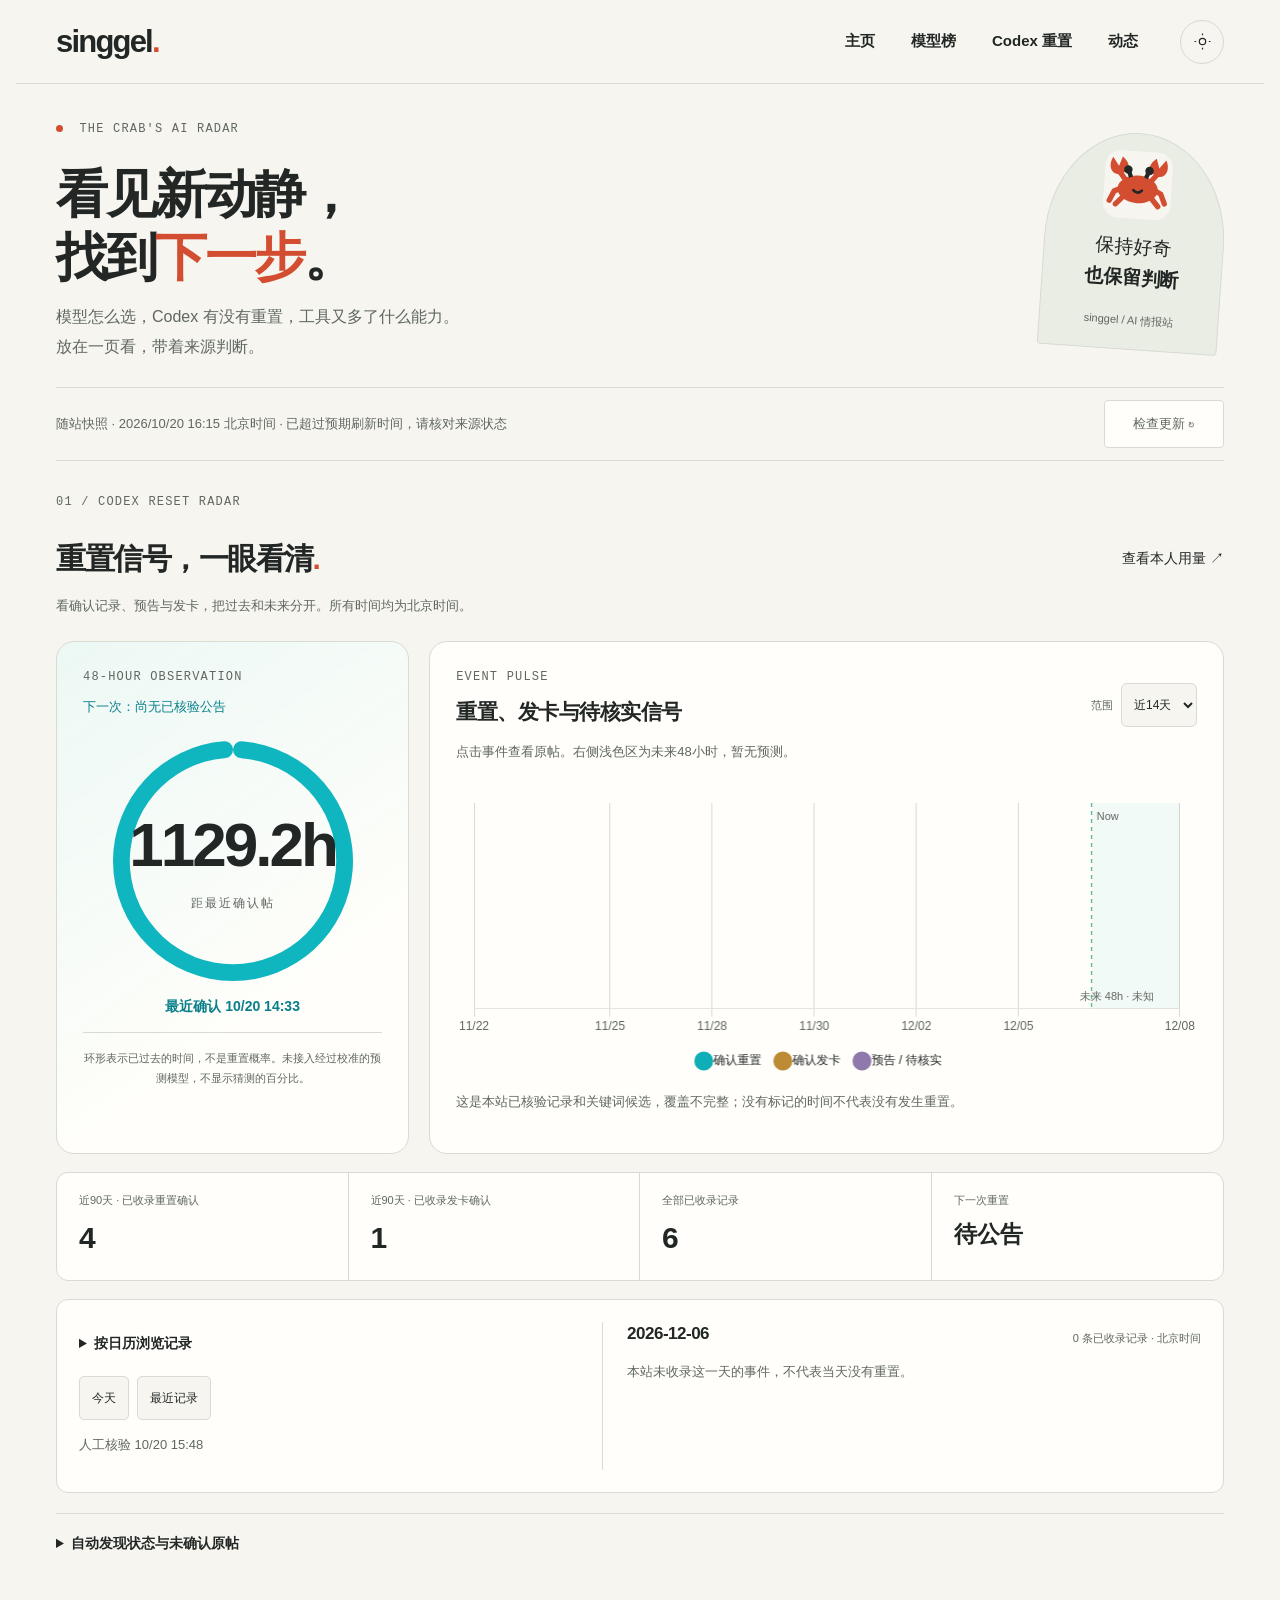
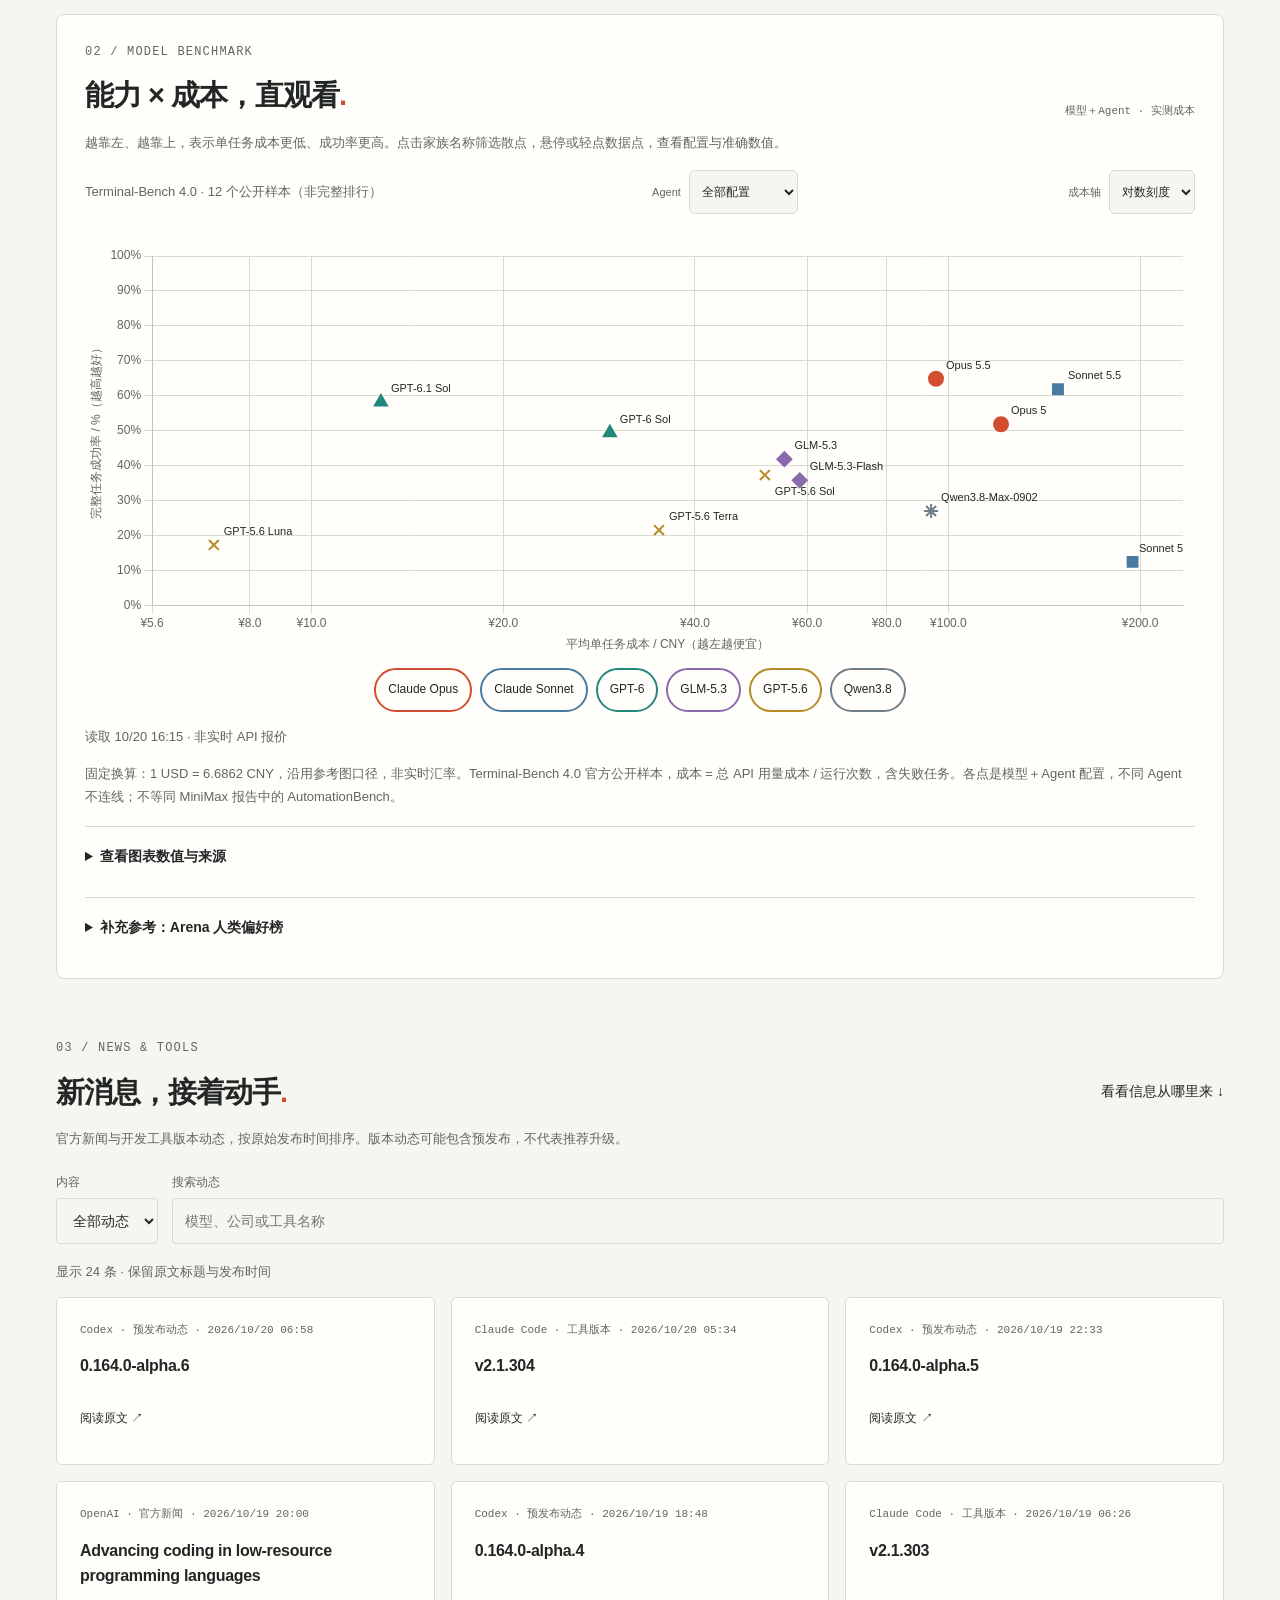
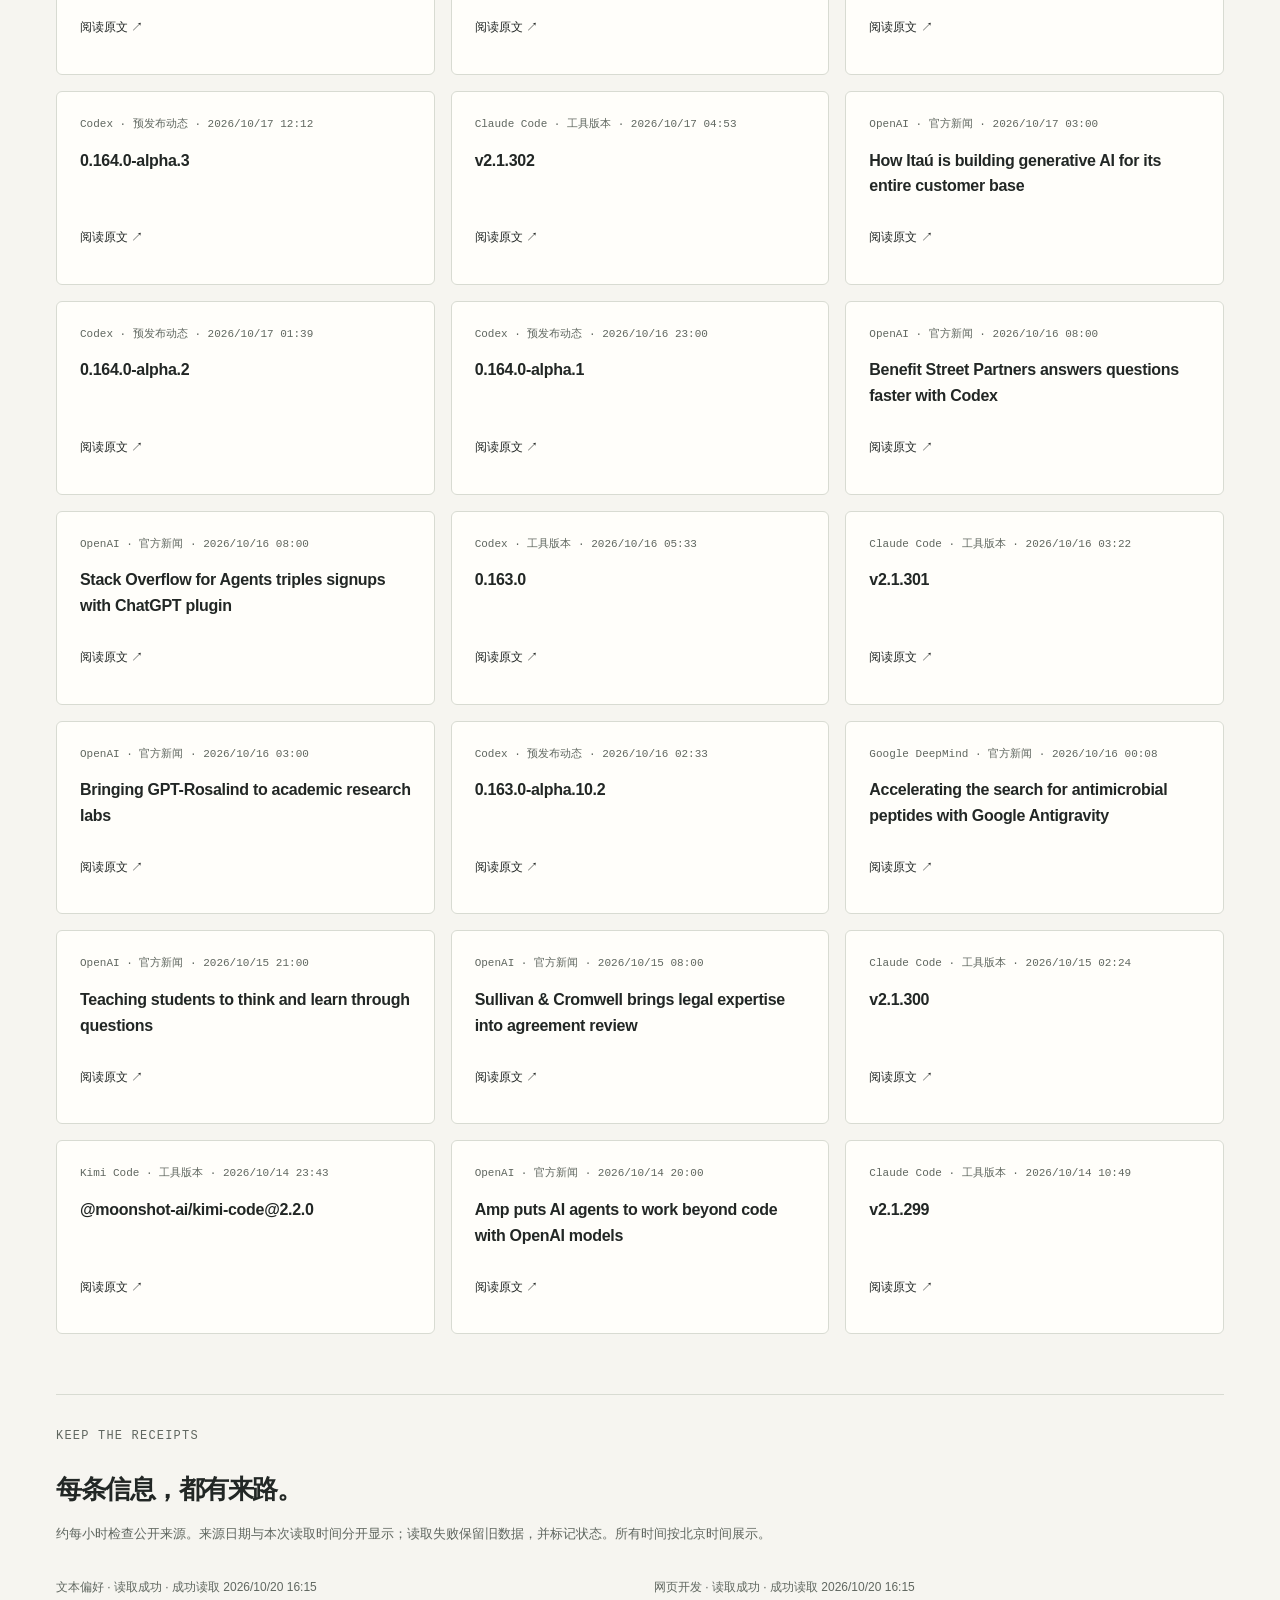
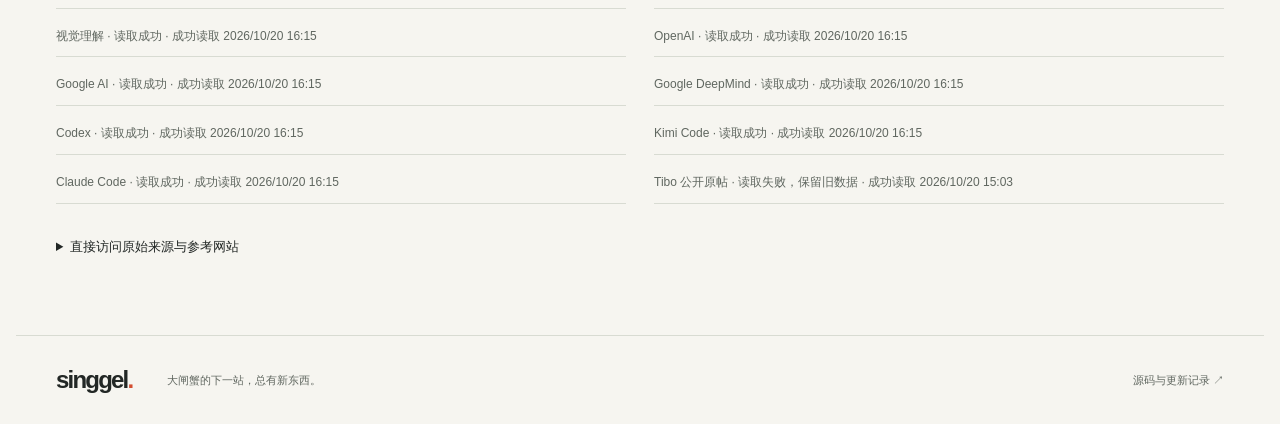
==== commit 9bc03936: "Bypass stale snapshot caches on AI refresh" ====
--- a/ai.html
+++ b/ai.html
@@ -13,7 +13,7 @@
     <script src="assets/app.js?v=8a101b7a5d00" defer></script>
     <script src="assets/vendor/chartjs/chart.umd.min.js?v=48444a82d4ed" defer></script>
     <script src="assets/ai-charts.js?v=3f3e45372134" defer></script>
-    <script src="assets/ai.js?v=e2dba59445e7" defer></script>
+    <script src="assets/ai.js?v=0f3f72941d2d" defer></script>
     <title>AI 情报站 · singgel</title>
   </head>
   <body class="ai-page">
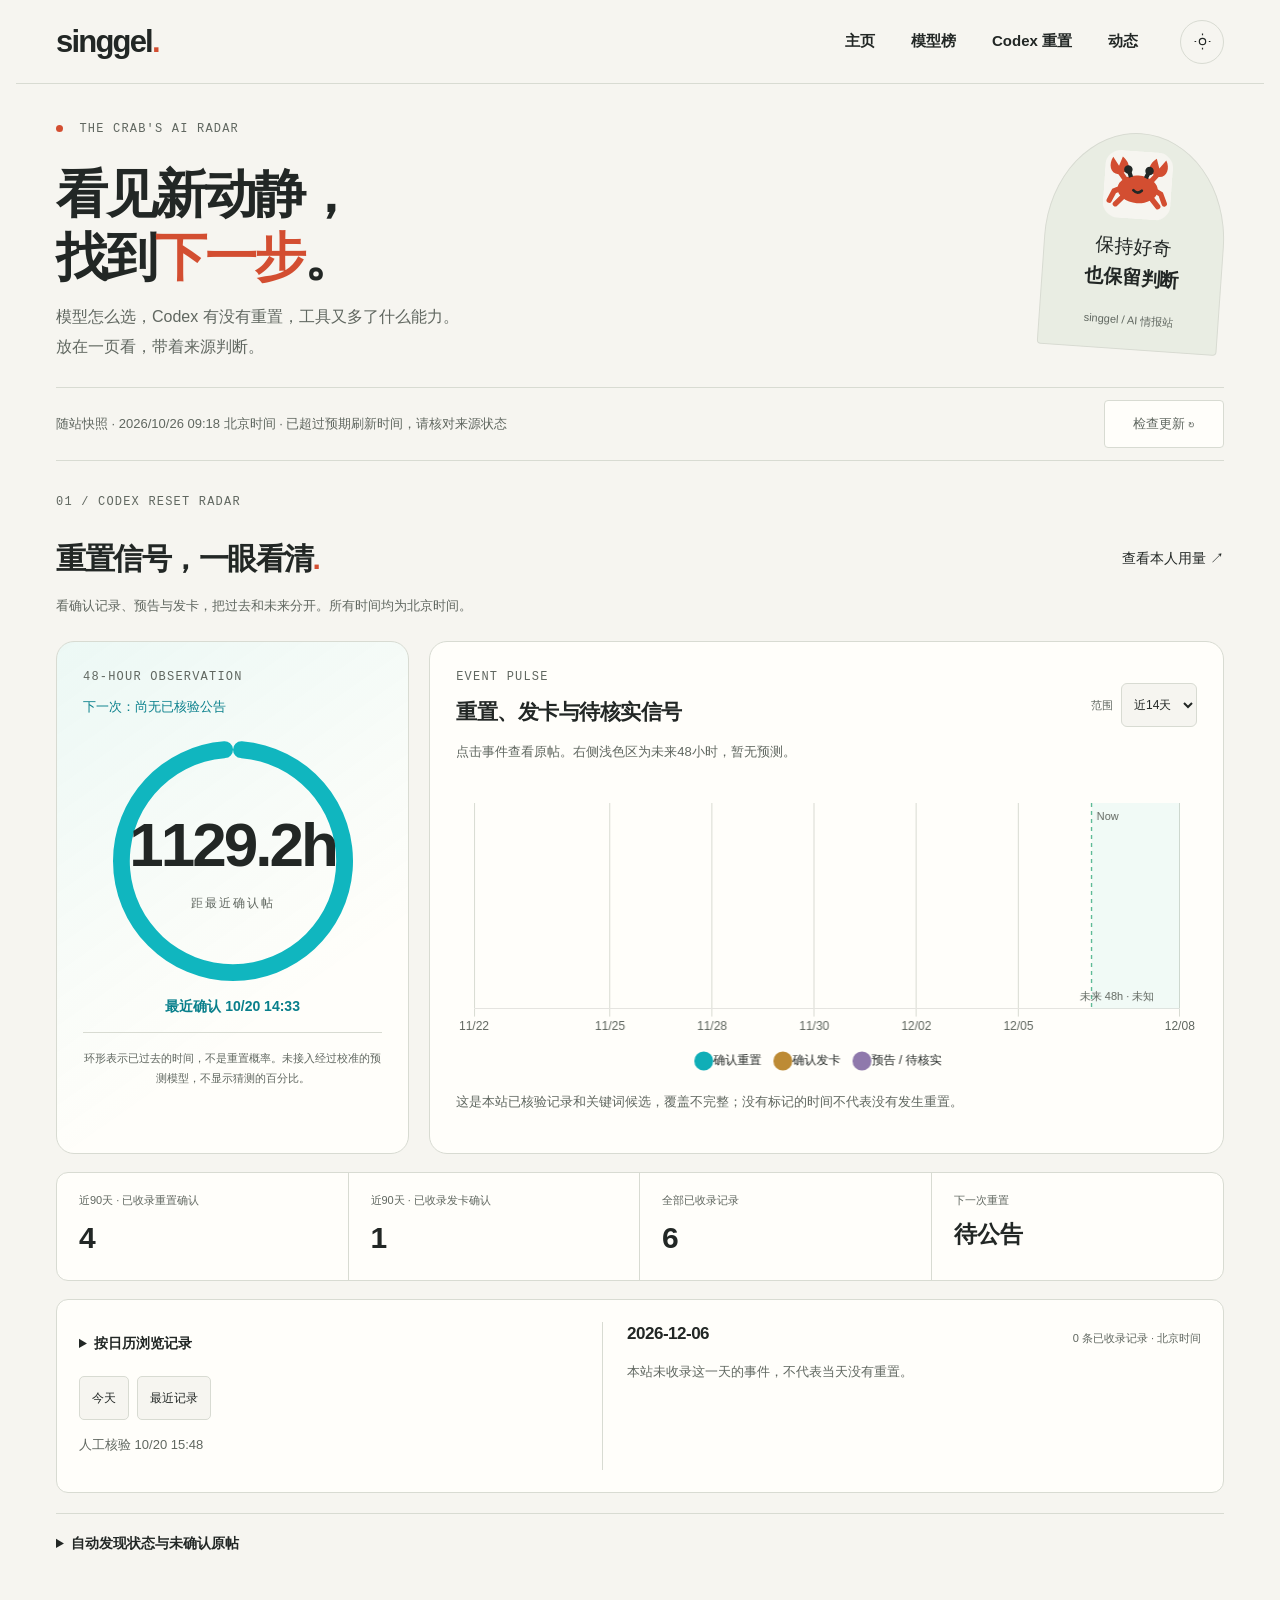
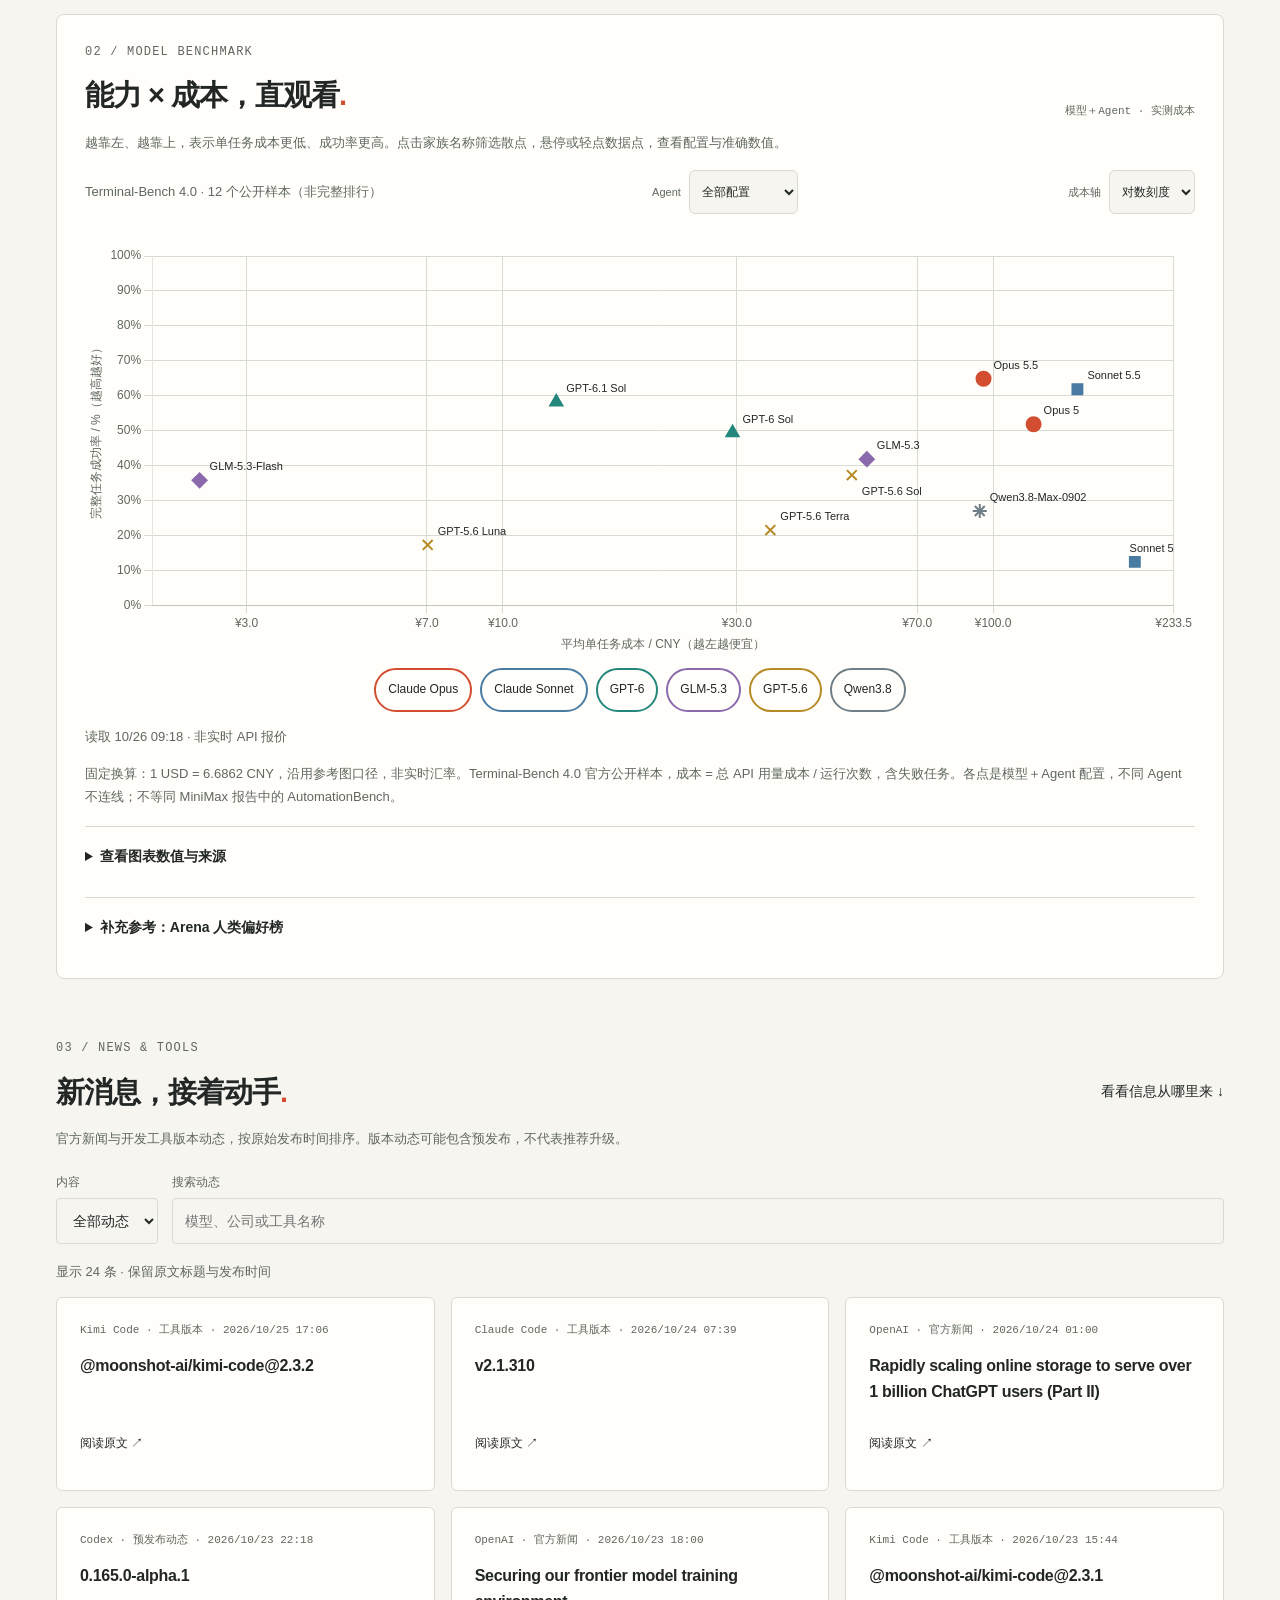
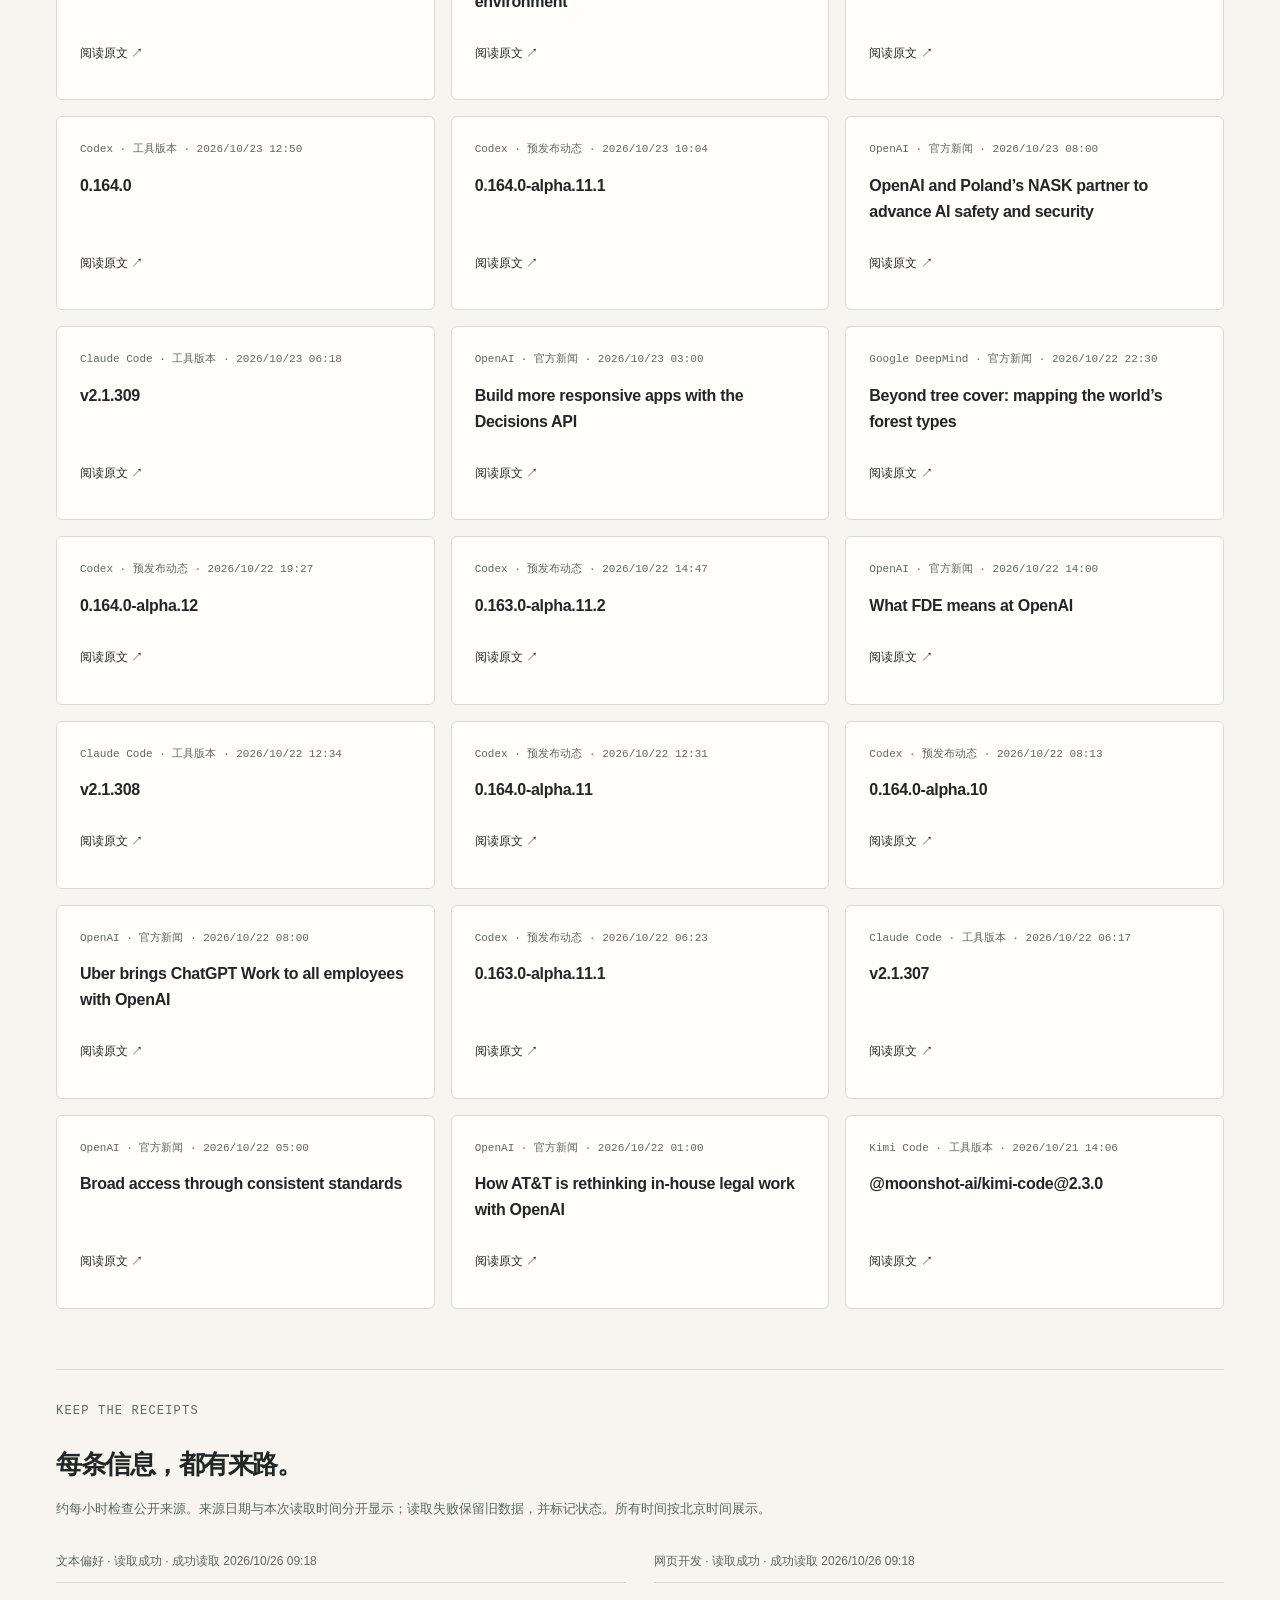
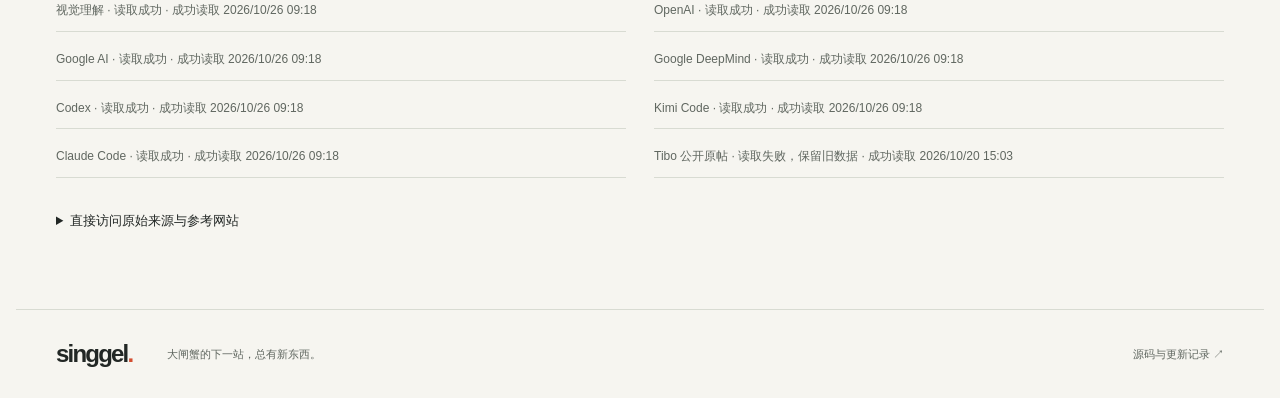
==== commit bec76e36: "Keep AI snapshot freshness status current" ====
--- a/ai.html
+++ b/ai.html
@@ -13,7 +13,7 @@
     <script src="assets/app.js?v=8a101b7a5d00" defer></script>
     <script src="assets/vendor/chartjs/chart.umd.min.js?v=48444a82d4ed" defer></script>
     <script src="assets/ai-charts.js?v=3f3e45372134" defer></script>
-    <script src="assets/ai.js?v=0f3f72941d2d" defer></script>
+    <script src="assets/ai.js?v=3f4daf545700" defer></script>
     <title>AI 情报站 · singgel</title>
   </head>
   <body class="ai-page">
